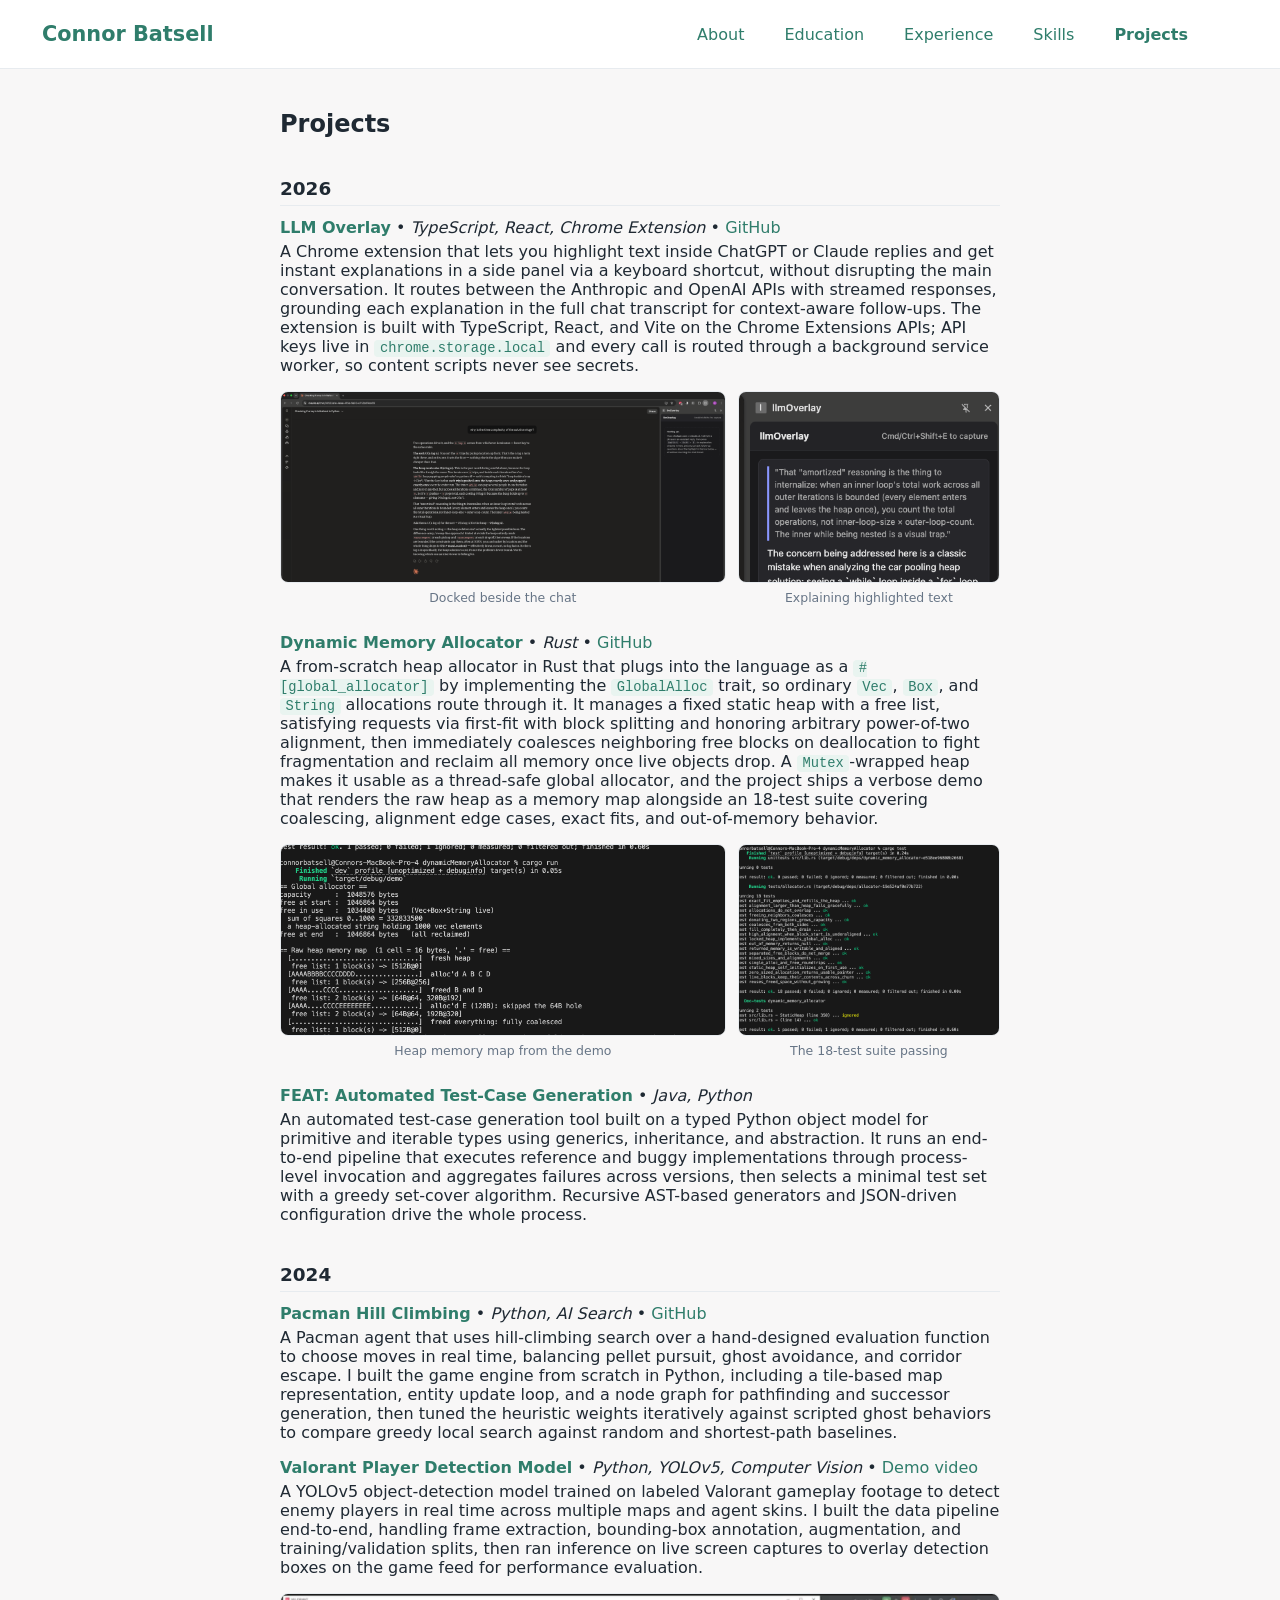
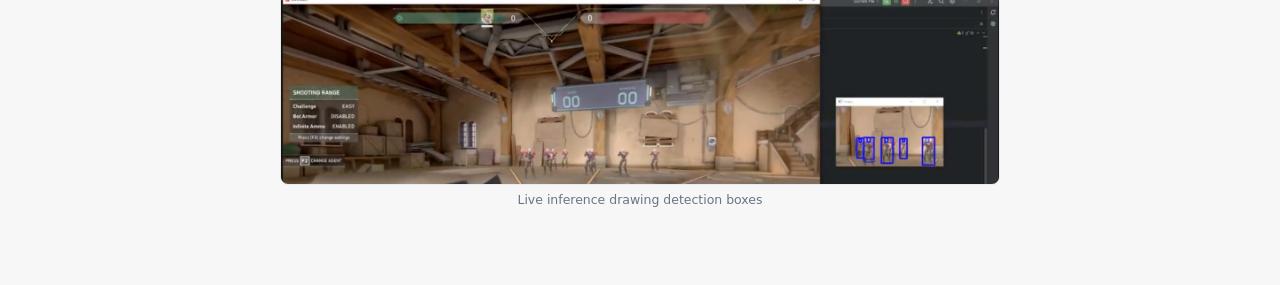
==== projects.html @ b9e4d784 "Redesign site with split layout, restyle projects, remove em dashes" ====
<!DOCTYPE html>
<html lang="en">
<head>
  <meta charset="UTF-8" />
  <meta name="viewport" content="width=device-width, initial-scale=1.0" />
  <title>Connor Batsell | Projects</title>
  <meta name="description" content="Selected projects by Connor Batsell." />
  <link rel="stylesheet" href="style.css" />
</head>
<body>
  <header class="site-header">
    <a href="index.html" class="brand">Connor Batsell</a>
    <nav class="site-nav">
      <a href="index.html#about">About</a>
      <a href="index.html#education">Education</a>
      <a href="index.html#experience">Experience</a>
      <a href="index.html#skills">Skills</a>
      <a href="projects.html" class="active">Projects</a>
    </nav>
  </header>

  <div class="page">
    <section id="projects">
      <h2>Projects</h2>

      <h3 class="proj-year">2026</h3>

      <h4 class="inline"><span class="primary-bold">LLM Overlay</span></h4>
      <span class="inline"> &bull; <i>TypeScript, React, Chrome Extension</i> &bull; <a href="https://github.com/ConnorBatsell/LLMOverlay" target="_blank" rel="noopener">GitHub</a></span>
      <p class="desc">A Chrome extension that lets you highlight text inside ChatGPT or Claude replies and get instant explanations in a side panel via a keyboard shortcut, without disrupting the main conversation. It routes between the Anthropic and OpenAI APIs with streamed responses, grounding each explanation in the full chat transcript for context-aware follow-ups. The extension is built with TypeScript, React, and Vite on the Chrome Extensions APIs; API keys live in <code>chrome.storage.local</code> and every call is routed through a background service worker, so content scripts never see secrets.</p>
      <div class="shots">
        <figure class="shot">
          <a href="images/llmoverlay-full.png" target="_blank" rel="noopener">
            <img src="images/llmoverlay-full.png" alt="LLM Overlay side panel docked next to a Claude conversation" loading="lazy" />
          </a>
          <figcaption>Docked beside the chat</figcaption>
        </figure>
        <figure class="shot">
          <a href="images/llmoverlay-panel.png" target="_blank" rel="noopener">
            <img src="images/llmoverlay-panel.png" alt="LLM Overlay panel showing a streamed explanation of highlighted text" loading="lazy" />
          </a>
          <figcaption>Explaining highlighted text</figcaption>
        </figure>
      </div>

      <h4 class="inline"><span class="primary-bold">Dynamic Memory Allocator</span></h4>
      <span class="inline"> &bull; <i>Rust</i> &bull; <a href="https://github.com/ConnorBatsell/dynamicMemoryAllocator" target="_blank" rel="noopener">GitHub</a></span>
      <p class="desc">A from-scratch heap allocator in Rust that plugs into the language as a <code>#[global_allocator]</code> by implementing the <code>GlobalAlloc</code> trait, so ordinary <code>Vec</code>, <code>Box</code>, and <code>String</code> allocations route through it. It manages a fixed static heap with a free list, satisfying requests via first-fit with block splitting and honoring arbitrary power-of-two alignment, then immediately coalesces neighboring free blocks on deallocation to fight fragmentation and reclaim all memory once live objects drop. A <code>Mutex</code>-wrapped heap makes it usable as a thread-safe global allocator, and the project ships a verbose demo that renders the raw heap as a memory map alongside an 18-test suite covering coalescing, alignment edge cases, exact fits, and out-of-memory behavior.</p>
      <div class="shots">
        <figure class="shot">
          <a href="images/allocator-demo.png" target="_blank" rel="noopener">
            <img src="images/allocator-demo.png" alt="Demo output rendering the raw heap as a memory map showing allocation, freeing, and coalescing" loading="lazy" />
          </a>
          <figcaption>Heap memory map from the demo</figcaption>
        </figure>
        <figure class="shot">
          <a href="images/allocator-tests.png" target="_blank" rel="noopener">
            <img src="images/allocator-tests.png" alt="cargo test output showing all 18 allocator tests passing" loading="lazy" />
          </a>
          <figcaption>The 18-test suite passing</figcaption>
        </figure>
      </div>

      <h4 class="inline"><span class="primary-bold">FEAT: Automated Test-Case Generation</span></h4>
      <span class="inline"> &bull; <i>Java, Python</i></span>
      <p class="desc">An automated test-case generation tool built on a typed Python object model for primitive and iterable types using generics, inheritance, and abstraction. It runs an end-to-end pipeline that executes reference and buggy implementations through process-level invocation and aggregates failures across versions, then selects a minimal test set with a greedy set-cover algorithm. Recursive AST-based generators and JSON-driven configuration drive the whole process.</p>

      <h3 class="proj-year">2024</h3>

      <h4 class="inline"><span class="primary-bold">Pacman Hill Climbing</span></h4>
      <span class="inline"> &bull; <i>Python, AI Search</i> &bull; <a href="https://github.com/ConnorBatsell/PacMan-Hill-Climbing-OLD" target="_blank" rel="noopener">GitHub</a></span>
      <p class="desc">A Pacman agent that uses hill-climbing search over a hand-designed evaluation function to choose moves in real time, balancing pellet pursuit, ghost avoidance, and corridor escape. I built the game engine from scratch in Python, including a tile-based map representation, entity update loop, and a node graph for pathfinding and successor generation, then tuned the heuristic weights iteratively against scripted ghost behaviors to compare greedy local search against random and shortest-path baselines.</p>

      <h4 class="inline"><span class="primary-bold">Valorant Player Detection Model</span></h4>
      <span class="inline"> &bull; <i>Python, YOLOv5, Computer Vision</i> &bull; <a href="https://drive.google.com/file/d/1C8EtwlFQXWTdPFzPmPti6ycVpdYprf8h/view?usp=sharing" target="_blank" rel="noopener">Demo video</a></span>
      <p class="desc">A YOLOv5 object-detection model trained on labeled Valorant gameplay footage to detect enemy players in real time across multiple maps and agent skins. I built the data pipeline end-to-end, handling frame extraction, bounding-box annotation, augmentation, and training/validation splits, then ran inference on live screen captures to overlay detection boxes on the game feed for performance evaluation.</p>
      <div class="shots">
        <figure class="shot">
          <a href="images/valorant-detection.png" target="_blank" rel="noopener">
            <img src="images/valorant-detection.png" alt="Live inference window drawing bounding boxes around enemy players in the Valorant shooting range" loading="lazy" />
          </a>
          <figcaption>Live inference drawing detection boxes</figcaption>
        </figure>
      </div>
    </section>
  </div>
</body>
</html>
---- style.css ----
:root {
  /* Same palette as before — only the coloring differs from Jack's site. */
  --background-color: #f8f7f7;
  --header-bg-color: #ffffff;
  --primary-color: #2f7d6b;
  --primary-soft: #e9f4f0;
  --text: #1f2933;
  --muted: #677586;
  --rule: #e7ebef;
}

* { box-sizing: border-box; }
html, body { margin: 0; padding: 0; }
html { scroll-behavior: smooth; scroll-padding-top: 110px; }

body {
  font-family: system-ui, -apple-system, BlinkMacSystemFont, 'Segoe UI', Roboto, Oxygen, Ubuntu, Cantarell, 'Open Sans', 'Helvetica Neue', sans-serif;
  background-color: var(--background-color);
  color: var(--text);
}

/* --- Fixed header --- */
.site-header {
  background-color: var(--header-bg-color);
  color: var(--primary-color);
  padding: 22px;
  display: flex;
  justify-content: space-between;
  align-items: center;
  position: fixed;
  top: 0;
  width: 100%;
  z-index: 1000;
  border-bottom: 1px solid var(--rule);
}

.brand {
  color: var(--primary-color);
  text-decoration: none;
  font-weight: bold;
  font-size: 1.3em;
  padding: 0 20px;
}

.site-nav {
  display: flex;
  align-items: center;
  margin-right: 50px;
}

.site-nav a {
  color: var(--primary-color);
  text-decoration: none;
  padding: 0 20px;
  transition: all 0.3s ease;
}

.site-nav a:hover { opacity: 0.65; }
.site-nav a.active { font-weight: bold; }

/* --- Split layout --- */
.split {
  display: flex;
  flex-direction: row;
  justify-content: center;
  align-items: center;
  overflow: hidden;
}

.intro {
  flex: 1;
  display: flex;
  flex-direction: column;
  align-items: center;
  justify-content: center;
  position: fixed;
  top: 0;
  left: 0;
  bottom: 0;
  width: 45%;
  overflow: auto;
  padding-left: 55px;
  white-space: nowrap;
}

.content {
  flex: 1;
  overflow-y: auto;
  padding: 0 20px;
  margin-left: 45%;
}

section { padding: 50px; }

/* --- Intro panel --- */
.container {
  display: flex;
  align-items: baseline;
  margin-bottom: 0;
}

.highlighted-name {
  font-size: 1.4em;
  font-weight: bold;
  color: var(--primary-color);
  padding-left: 4px;
  padding-right: 2px;
}

.primary { color: var(--primary-color); }

.socials {
  margin-top: -8px;
  display: flex;
}

.socials a {
  display: inline-flex;
  align-items: center;
  color: #4a5560;
  margin-right: 10px;
  transition: color 0.2s ease, transform 0.2s ease;
}

.socials a:hover {
  color: var(--primary-color);
  transform: translateY(-2px);
}

.socials svg { width: 25px; height: 25px; }

/* --- Right-column content --- */
.content h2 { color: var(--text); }
.content #about h2 { margin-top: 60px; }
.content #education h2,
.content #experience h2,
.content #skills h2 { margin-top: -80px; }

.content p { line-height: 1.6; }

/* Inline job / education headers, matching the reference site. */
.inline { display: inline; }
.primary-bold { color: var(--primary-color); font-weight: bold; }
.bold { font-weight: bold; }
.desc { margin-top: 5px; }

.edu-degree { margin-top: -17px; }
.edu-degree + .edu-degree { margin-top: -12px; }

.skill { margin: 0 0 8px; }

/* --- Projects page (same typography/spacing as the rest of the site) --- */
.page {
  max-width: 820px;
  margin: 0 auto;
  padding: 50px;
}

.page > section { padding: 60px 0 0; }
.page h2 { color: var(--text); margin-top: 0; }

.proj-year {
  font-size: 1.15em;
  font-weight: bold;
  color: var(--text);
  margin: 40px 0 12px;
  padding-bottom: 6px;
  border-bottom: 1px solid var(--rule);
}

.inline a {
  color: var(--primary-color);
  text-decoration: none;
  font-weight: 500;
  border-bottom: 1px solid transparent;
}
.inline a:hover { border-bottom-color: var(--primary-color); }

.shots { display: flex; gap: 12px; margin: 16px 0 28px; }
.shot { margin: 0; min-width: 0; }
.shot:first-child { flex: 1.7; }
.shot:last-child { flex: 1; }

.shot a {
  display: block;
  border-radius: 8px;
  overflow: hidden;
  border: 1px solid var(--rule);
  transition: border-color 0.18s ease, transform 0.18s ease;
}

.shot a:hover {
  border-color: var(--primary-color);
  transform: translateY(-1px);
}

.shot img {
  display: block;
  width: 100%;
  height: 190px;
  object-fit: cover;
  object-position: top;
}

.shot figcaption {
  margin-top: 7px;
  font-size: 0.78rem;
  color: var(--muted);
  text-align: center;
}

code {
  font-family: ui-monospace, SFMono-Regular, Menlo, monospace;
  font-size: 0.86em;
  background: var(--primary-soft);
  color: var(--primary-color);
  padding: 0.1em 0.4em;
  border-radius: 4px;
}

/* --- Responsive: stack the split on small screens --- */
@media (max-width: 900px) {
  .split { flex-direction: column; }
  .intro {
    position: static;
    width: 100%;
    align-items: flex-start;
    padding: 90px 20px 0;
    white-space: normal;
  }
  .content {
    margin-left: 0;
    width: 100%;
  }
  .content #about h2 { margin-top: 0; }
}

@media (max-width: 600px) {
  .site-header { padding: 16px; }
  .site-nav { margin-right: 0; flex-wrap: wrap; }
  .site-nav a { padding: 0 10px; }
  .brand { padding: 0 10px; }
  section { padding: 30px 20px; }
  .entry-head { flex-direction: column; gap: 6px; }
  .meta { white-space: normal; }
  .page { padding: 100px 18px 70px; }
}
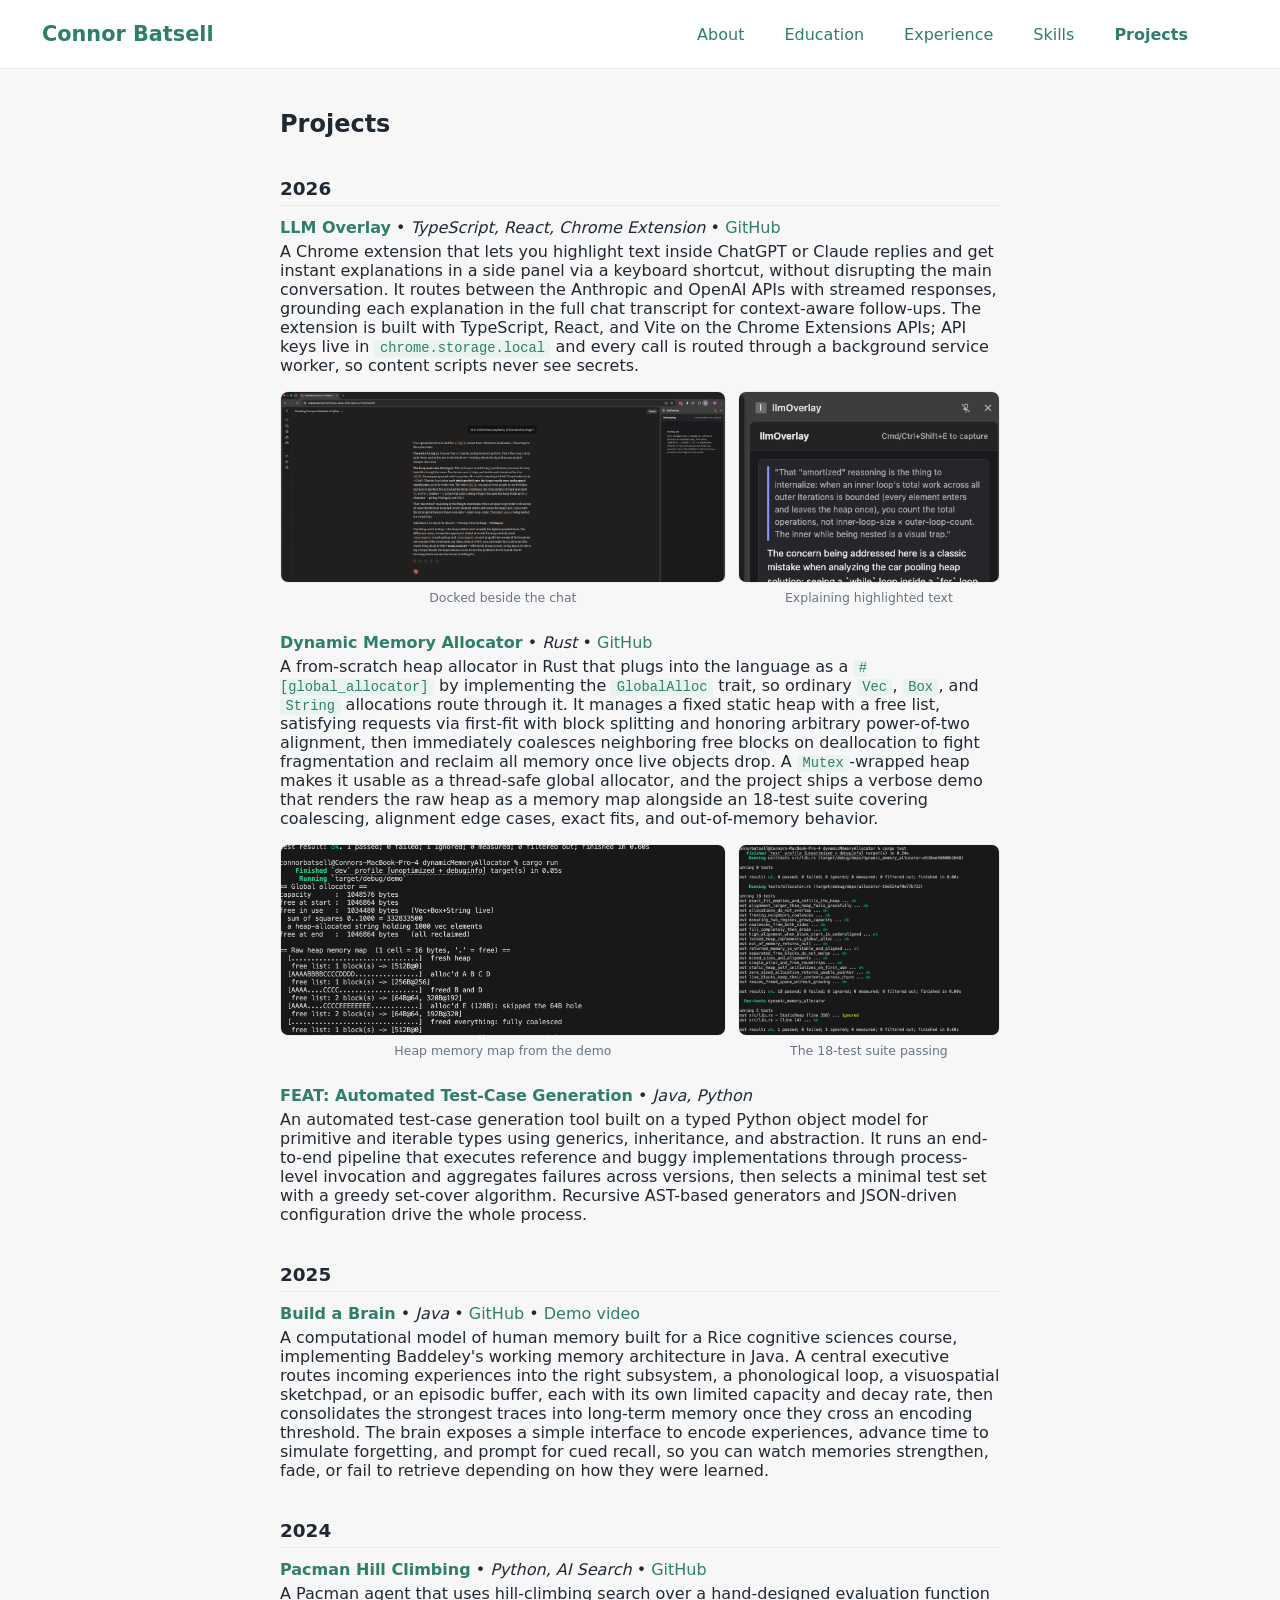
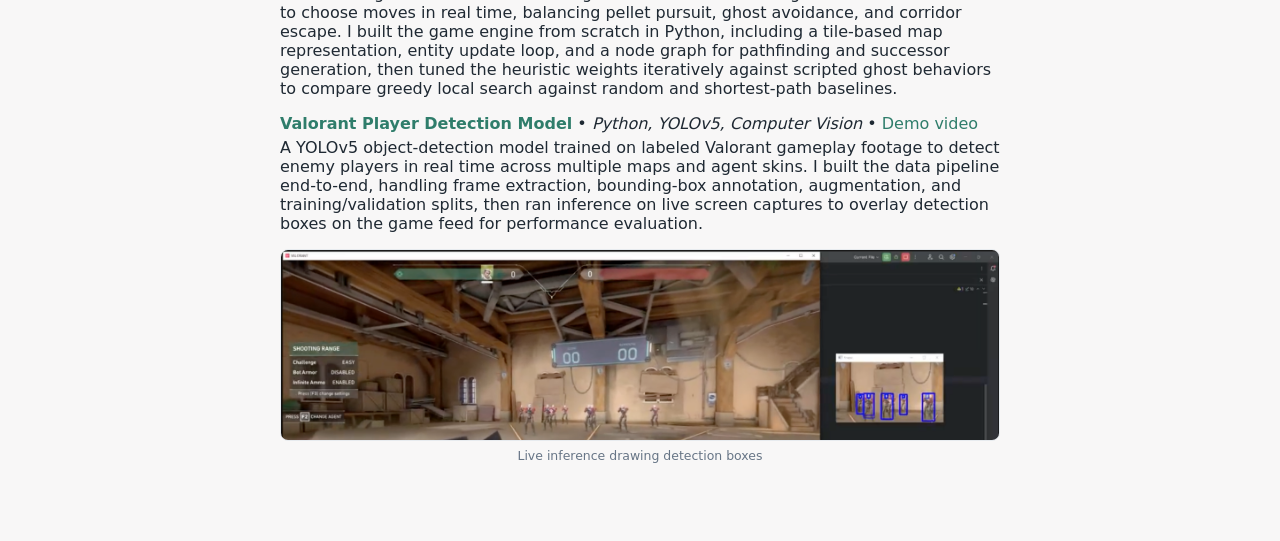
==== commit 1ef83ac5: "Add 2025 Build a Brain project to projects section" ====
--- a/projects.html
+++ b/projects.html
@@ -65,6 +65,12 @@
       <span class="inline"> &bull; <i>Java, Python</i></span>
       <p class="desc">An automated test-case generation tool built on a typed Python object model for primitive and iterable types using generics, inheritance, and abstraction. It runs an end-to-end pipeline that executes reference and buggy implementations through process-level invocation and aggregates failures across versions, then selects a minimal test set with a greedy set-cover algorithm. Recursive AST-based generators and JSON-driven configuration drive the whole process.</p>
 
+      <h3 class="proj-year">2025</h3>
+
+      <h4 class="inline"><span class="primary-bold">Build a Brain</span></h4>
+      <span class="inline"> &bull; <i>Java</i> &bull; <a href="https://github.com/ConnorBatsell/BrainModel" target="_blank" rel="noopener">GitHub</a> &bull; <a href="https://drive.google.com/file/d/18U8dqtW0zZiQwB0zalmuDaVDgDPIwMsu/view" target="_blank" rel="noopener">Demo video</a></span>
+      <p class="desc">A computational model of human memory built for a Rice cognitive sciences course, implementing Baddeley's working memory architecture in Java. A central executive routes incoming experiences into the right subsystem, a phonological loop, a visuospatial sketchpad, or an episodic buffer, each with its own limited capacity and decay rate, then consolidates the strongest traces into long-term memory once they cross an encoding threshold. The brain exposes a simple interface to encode experiences, advance time to simulate forgetting, and prompt for cued recall, so you can watch memories strengthen, fade, or fail to retrieve depending on how they were learned.</p>
+
       <h3 class="proj-year">2024</h3>
 
       <h4 class="inline"><span class="primary-bold">Pacman Hill Climbing</span></h4>
--- a/style.css
+++ b/style.css
@@ -136,7 +136,7 @@
 .content #experience h2,
 .content #skills h2 { margin-top: -80px; }
 
-.content p { line-height: 1.6; }
+.content p { line-height: normal; }
 
 /* Inline job / education headers, matching the reference site. */
 .inline { display: inline; }
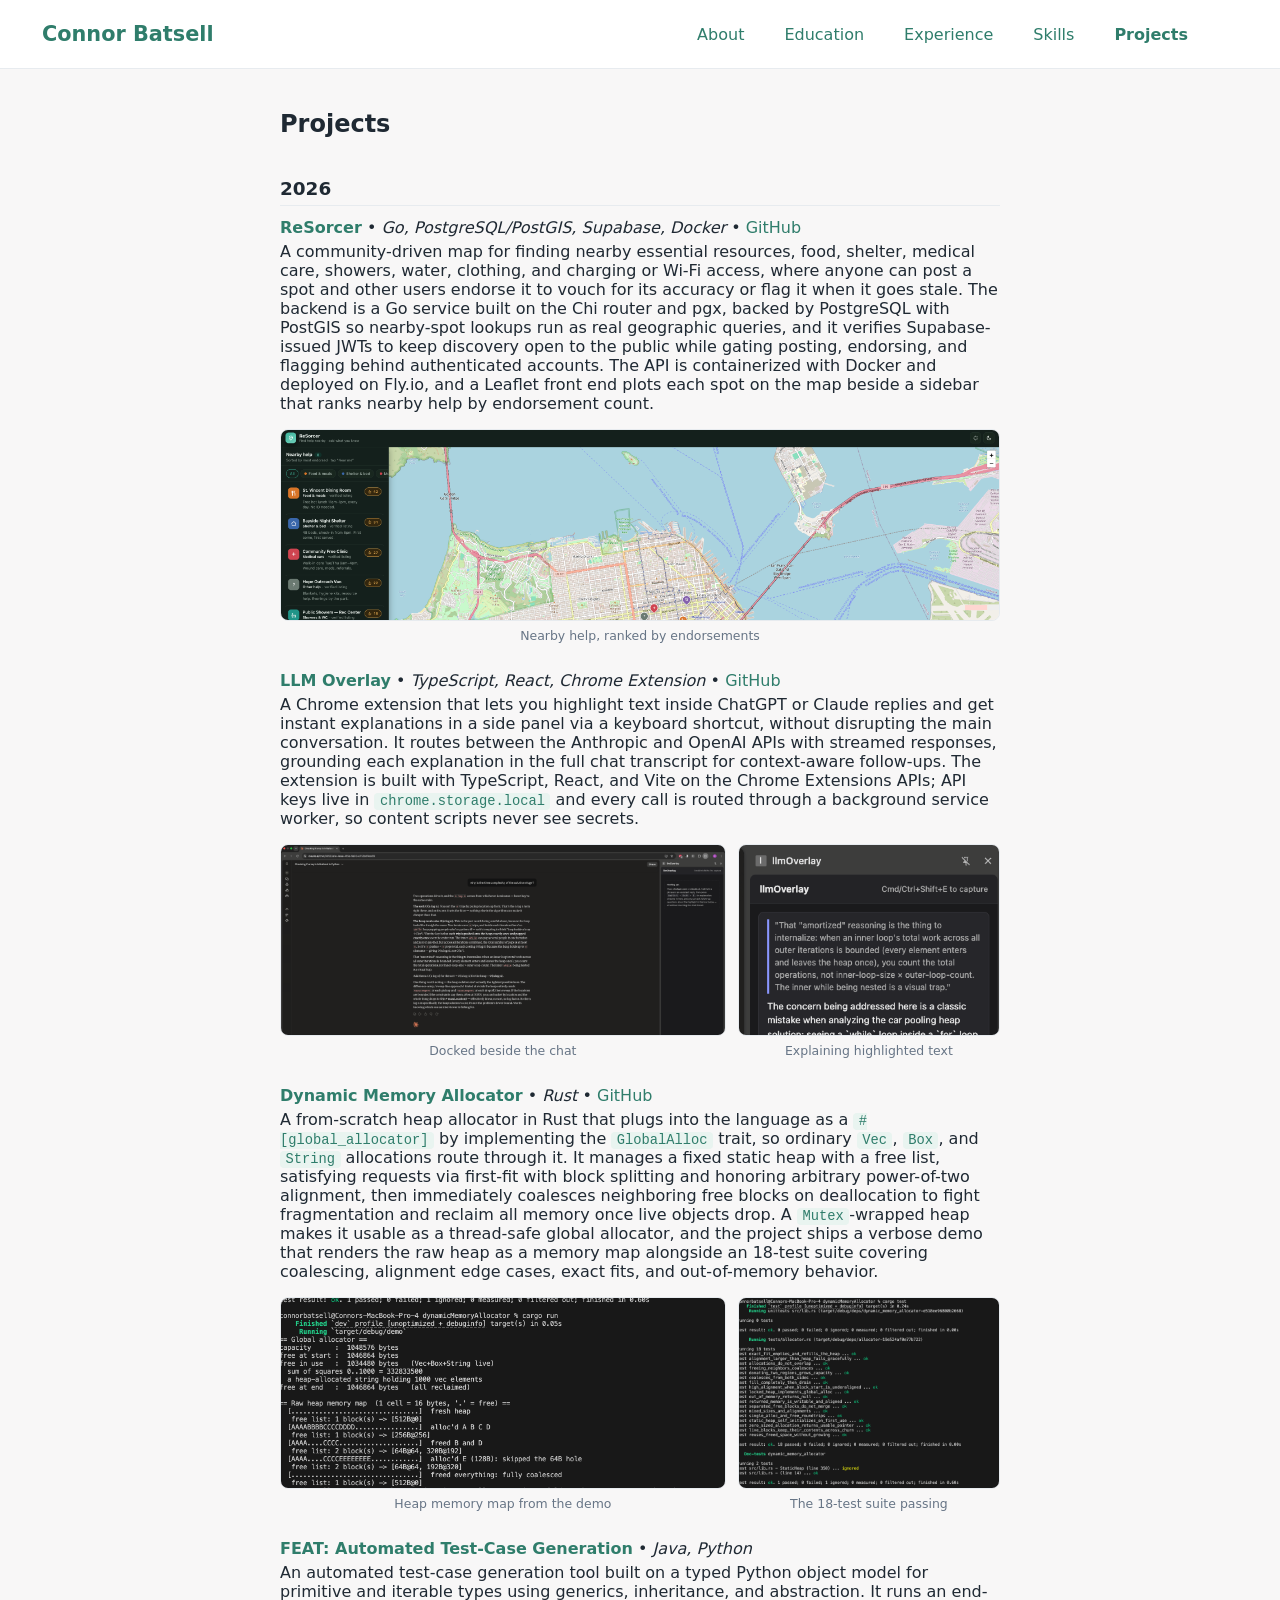
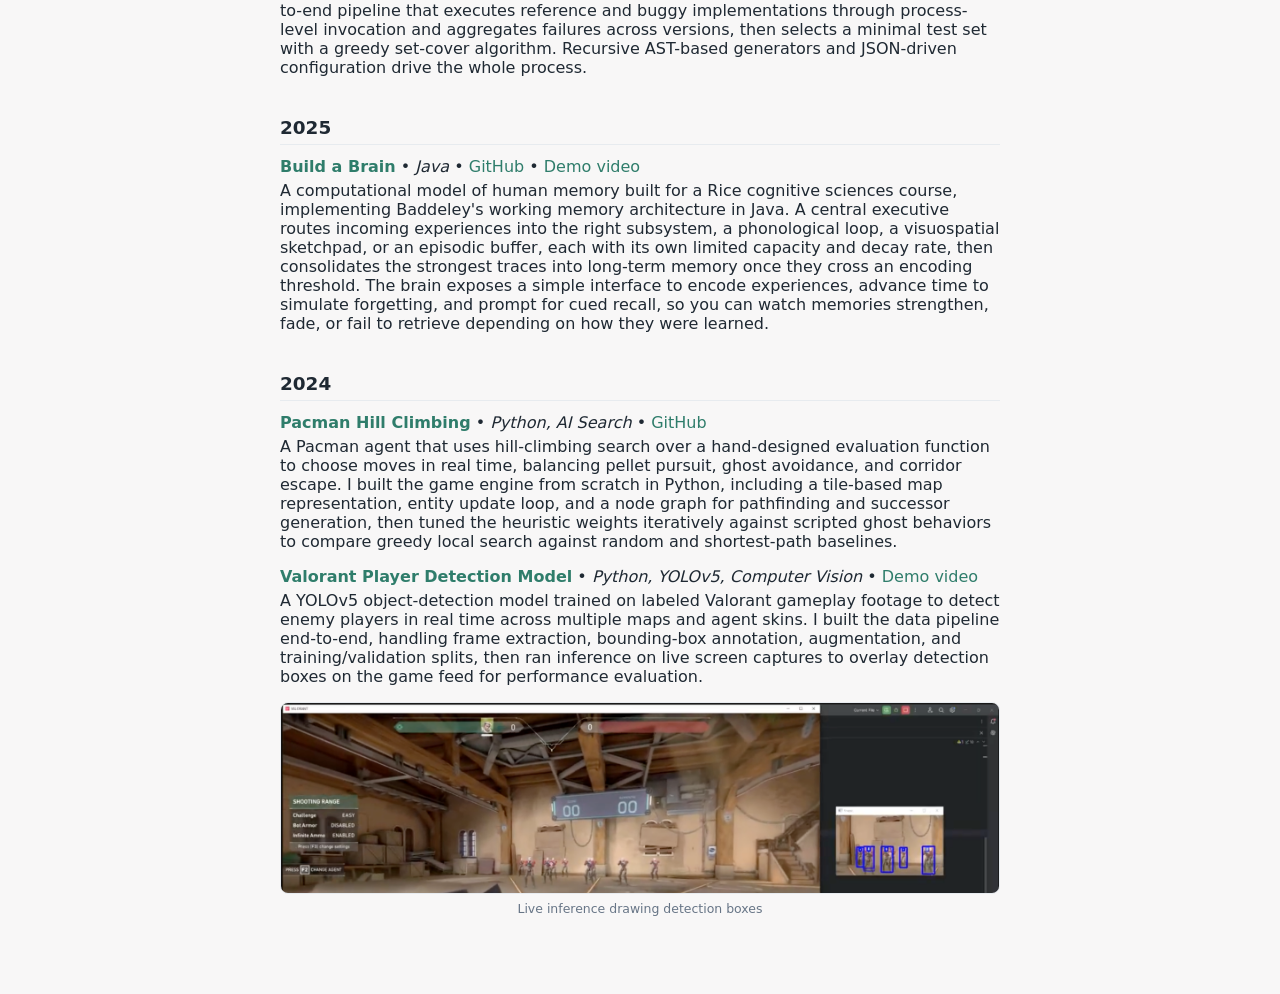
==== commit b0f0b768: "Add ReSorcer project with map screenshot" ====
--- a/projects.html
+++ b/projects.html
@@ -5,7 +5,7 @@
   <meta name="viewport" content="width=device-width, initial-scale=1.0" />
   <title>Connor Batsell | Projects</title>
   <meta name="description" content="Selected projects by Connor Batsell." />
-  <link rel="stylesheet" href="style.css" />
+  <link rel="stylesheet" href="style.css?v=2" />
 </head>
 <body>
   <header class="site-header">
@@ -24,6 +24,18 @@
       <h2>Projects</h2>
 
       <h3 class="proj-year">2026</h3>
+
+      <h4 class="inline"><span class="primary-bold">ReSorcer</span></h4>
+      <span class="inline"> &bull; <i>Go, PostgreSQL/PostGIS, Supabase, Docker</i> &bull; <a href="https://github.com/ConnorBatsell/ReSorcer" target="_blank" rel="noopener">GitHub</a></span>
+      <p class="desc">A community-driven map for finding nearby essential resources, food, shelter, medical care, showers, water, clothing, and charging or Wi-Fi access, where anyone can post a spot and other users endorse it to vouch for its accuracy or flag it when it goes stale. The backend is a Go service built on the Chi router and pgx, backed by PostgreSQL with PostGIS so nearby-spot lookups run as real geographic queries, and it verifies Supabase-issued JWTs to keep discovery open to the public while gating posting, endorsing, and flagging behind authenticated accounts. The API is containerized with Docker and deployed on Fly.io, and a Leaflet front end plots each spot on the map beside a sidebar that ranks nearby help by endorsement count.</p>
+      <div class="shots">
+        <figure class="shot">
+          <a href="images/resorcer-map.png" target="_blank" rel="noopener">
+            <img src="images/resorcer-map.png" alt="ReSorcer map of San Francisco with pinned resources beside a sidebar of nearby help sorted by endorsements" loading="lazy" />
+          </a>
+          <figcaption>Nearby help, ranked by endorsements</figcaption>
+        </figure>
+      </div>
 
       <h4 class="inline"><span class="primary-bold">LLM Overlay</span></h4>
       <span class="inline"> &bull; <i>TypeScript, React, Chrome Extension</i> &bull; <a href="https://github.com/ConnorBatsell/LLMOverlay" target="_blank" rel="noopener">GitHub</a></span>
--- a/style.css
+++ b/style.css
@@ -109,6 +109,15 @@
 
 .primary { color: var(--primary-color); }
 
+.typing-cursor {
+  color: var(--primary-color);
+  animation: blink 1s step-end infinite;
+}
+
+@keyframes blink {
+  50% { opacity: 0; }
+}
+
 .socials {
   margin-top: -8px;
   display: flex;
@@ -134,7 +143,8 @@
 .content #about h2 { margin-top: 60px; }
 .content #education h2,
 .content #experience h2,
-.content #skills h2 { margin-top: -80px; }
+.content #skills h2,
+.content #featured h2 { margin-top: -80px; }
 
 .content p { line-height: normal; }
 
@@ -144,10 +154,31 @@
 .bold { font-weight: bold; }
 .desc { margin-top: 5px; }
 
+.exp-logo {
+  width: 26px;
+  height: 26px;
+  object-fit: cover;
+  border-radius: 5px;
+  border: 1px solid var(--rule);
+  vertical-align: middle;
+  margin-right: 9px;
+  background: #fff;
+}
+
 .edu-degree { margin-top: -17px; }
 .edu-degree + .edu-degree { margin-top: -12px; }
 
 .skill { margin: 0 0 8px; }
+
+/* --- Featured projects (main page) --- */
+.featured-all {
+  color: var(--primary-color);
+  font-weight: 500;
+  text-decoration: none;
+  border-bottom: 1px solid transparent;
+  transition: border-color 0.18s ease;
+}
+.featured-all:hover { border-bottom-color: var(--primary-color); }
 
 /* --- Projects page (same typography/spacing as the rest of the site) --- */
 .page {
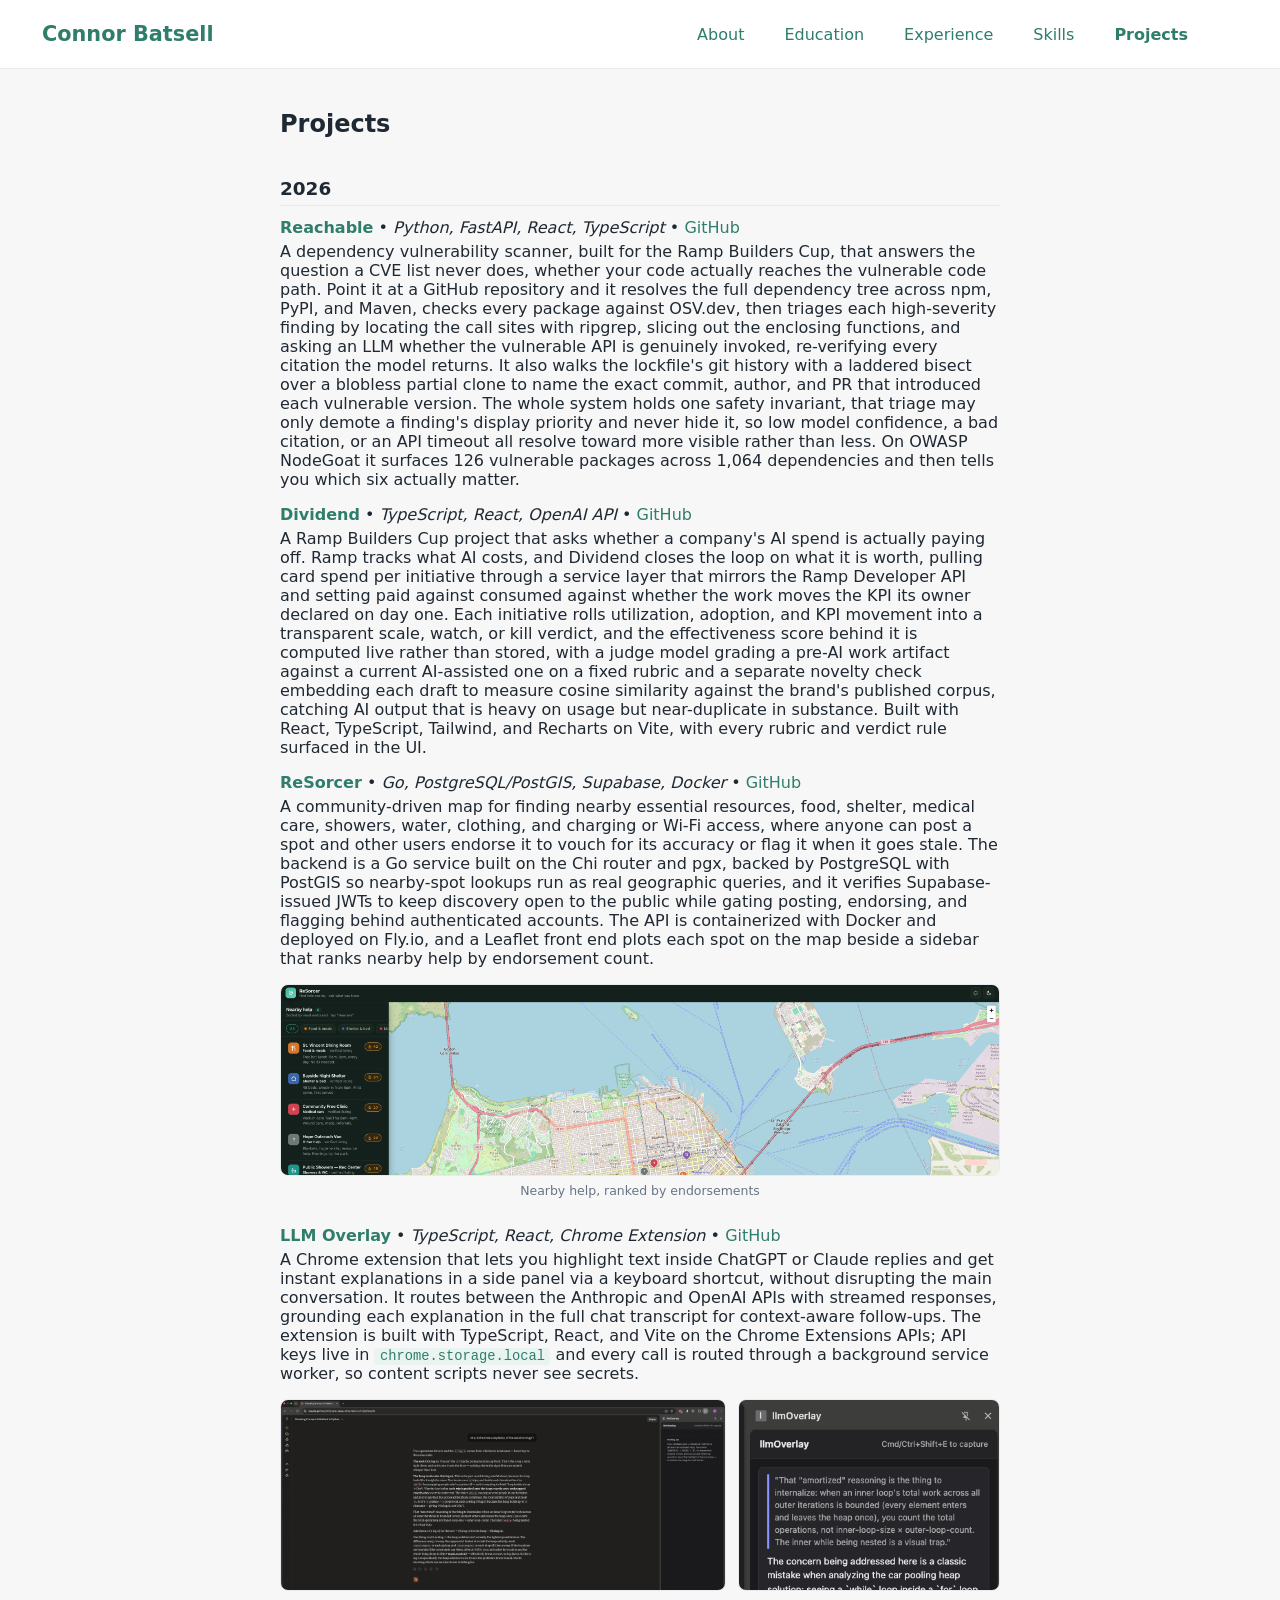
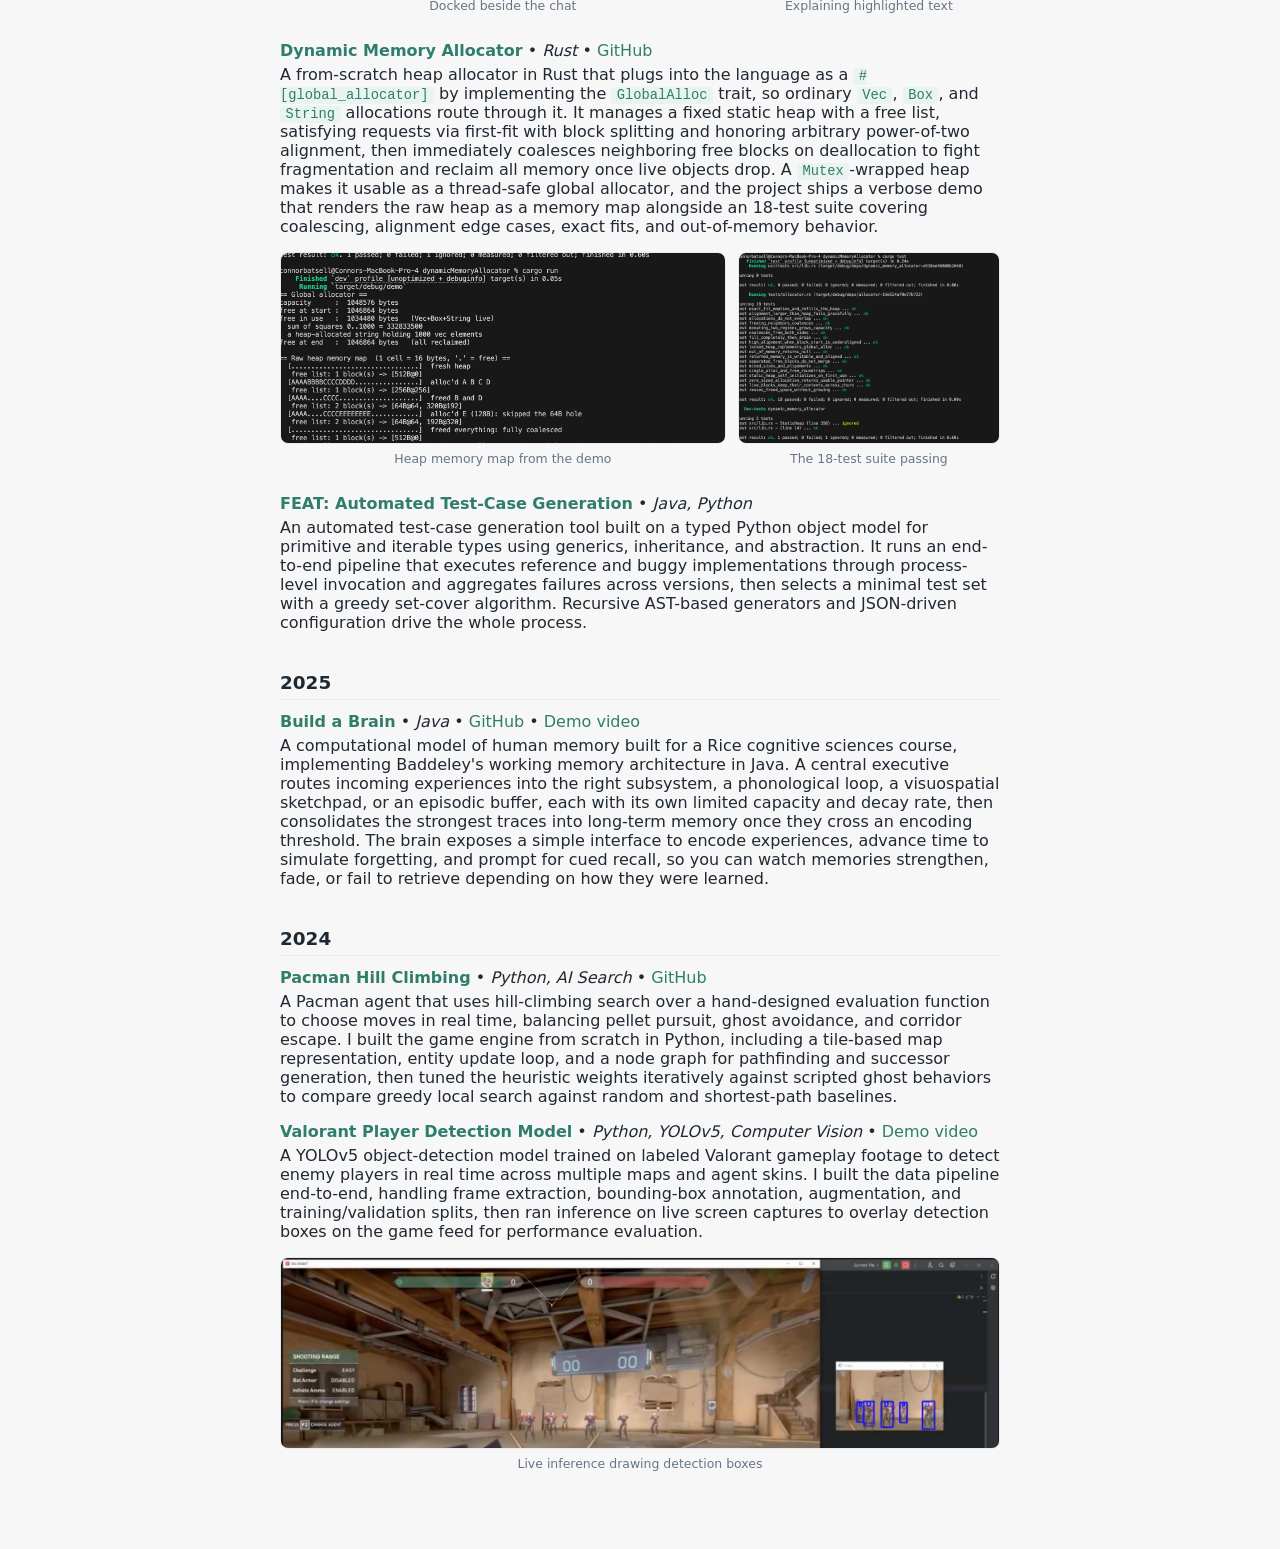
==== commit 1fe19777: "Add Reachable and Dividend projects" ====
--- a/projects.html
+++ b/projects.html
@@ -24,6 +24,14 @@
       <h2>Projects</h2>
 
       <h3 class="proj-year">2026</h3>
+
+      <h4 class="inline"><span class="primary-bold">Reachable</span></h4>
+      <span class="inline"> &bull; <i>Python, FastAPI, React, TypeScript</i> &bull; <a href="https://github.com/ConnorBatsell/reachable" target="_blank" rel="noopener">GitHub</a></span>
+      <p class="desc">A dependency vulnerability scanner, built for the Ramp Builders Cup, that answers the question a CVE list never does, whether your code actually reaches the vulnerable code path. Point it at a GitHub repository and it resolves the full dependency tree across npm, PyPI, and Maven, checks every package against OSV.dev, then triages each high-severity finding by locating the call sites with ripgrep, slicing out the enclosing functions, and asking an LLM whether the vulnerable API is genuinely invoked, re-verifying every citation the model returns. It also walks the lockfile's git history with a laddered bisect over a blobless partial clone to name the exact commit, author, and PR that introduced each vulnerable version. The whole system holds one safety invariant, that triage may only demote a finding's display priority and never hide it, so low model confidence, a bad citation, or an API timeout all resolve toward more visible rather than less. On OWASP NodeGoat it surfaces 126 vulnerable packages across 1,064 dependencies and then tells you which six actually matter.</p>
+
+      <h4 class="inline"><span class="primary-bold">Dividend</span></h4>
+      <span class="inline"> &bull; <i>TypeScript, React, OpenAI API</i> &bull; <a href="https://github.com/DanielGabai/dividend" target="_blank" rel="noopener">GitHub</a></span>
+      <p class="desc">A Ramp Builders Cup project that asks whether a company's AI spend is actually paying off. Ramp tracks what AI costs, and Dividend closes the loop on what it is worth, pulling card spend per initiative through a service layer that mirrors the Ramp Developer API and setting paid against consumed against whether the work moves the KPI its owner declared on day one. Each initiative rolls utilization, adoption, and KPI movement into a transparent scale, watch, or kill verdict, and the effectiveness score behind it is computed live rather than stored, with a judge model grading a pre-AI work artifact against a current AI-assisted one on a fixed rubric and a separate novelty check embedding each draft to measure cosine similarity against the brand's published corpus, catching AI output that is heavy on usage but near-duplicate in substance. Built with React, TypeScript, Tailwind, and Recharts on Vite, with every rubric and verdict rule surfaced in the UI.</p>
 
       <h4 class="inline"><span class="primary-bold">ReSorcer</span></h4>
       <span class="inline"> &bull; <i>Go, PostgreSQL/PostGIS, Supabase, Docker</i> &bull; <a href="https://github.com/ConnorBatsell/ReSorcer" target="_blank" rel="noopener">GitHub</a></span>
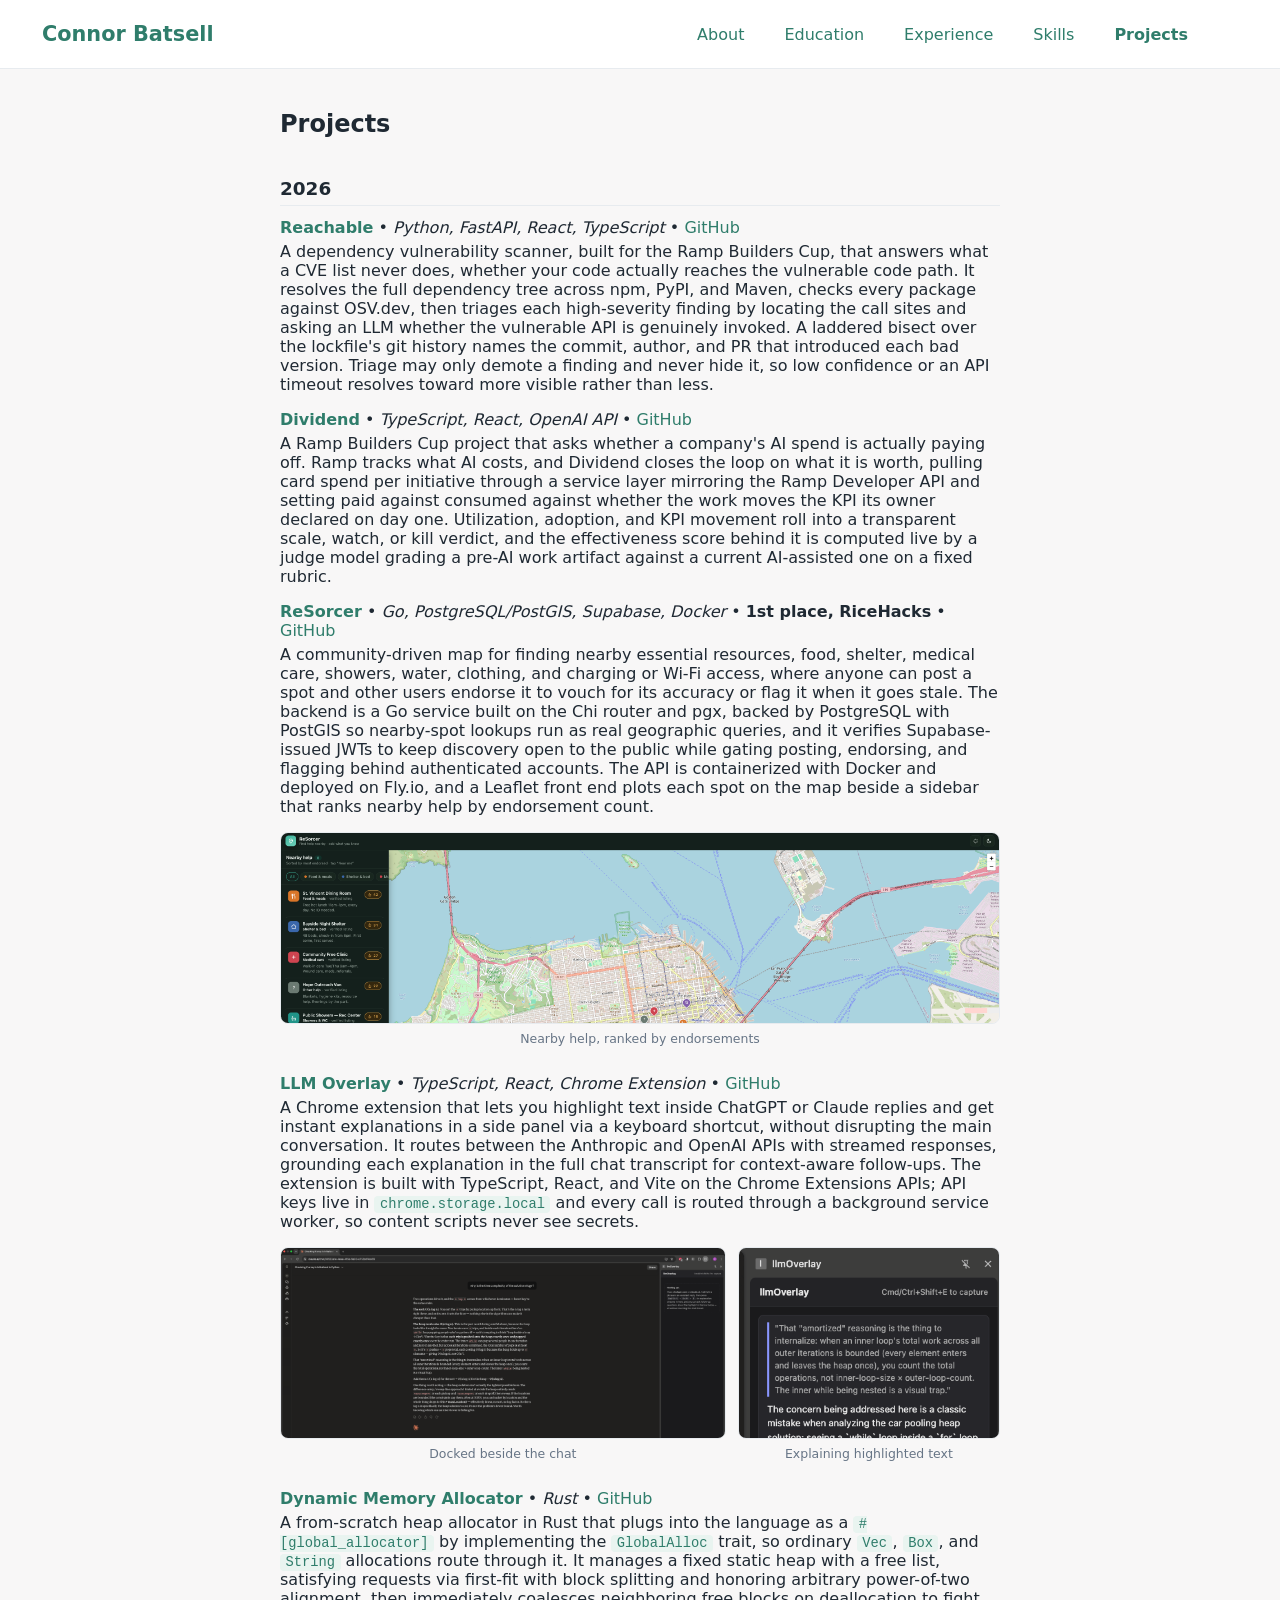
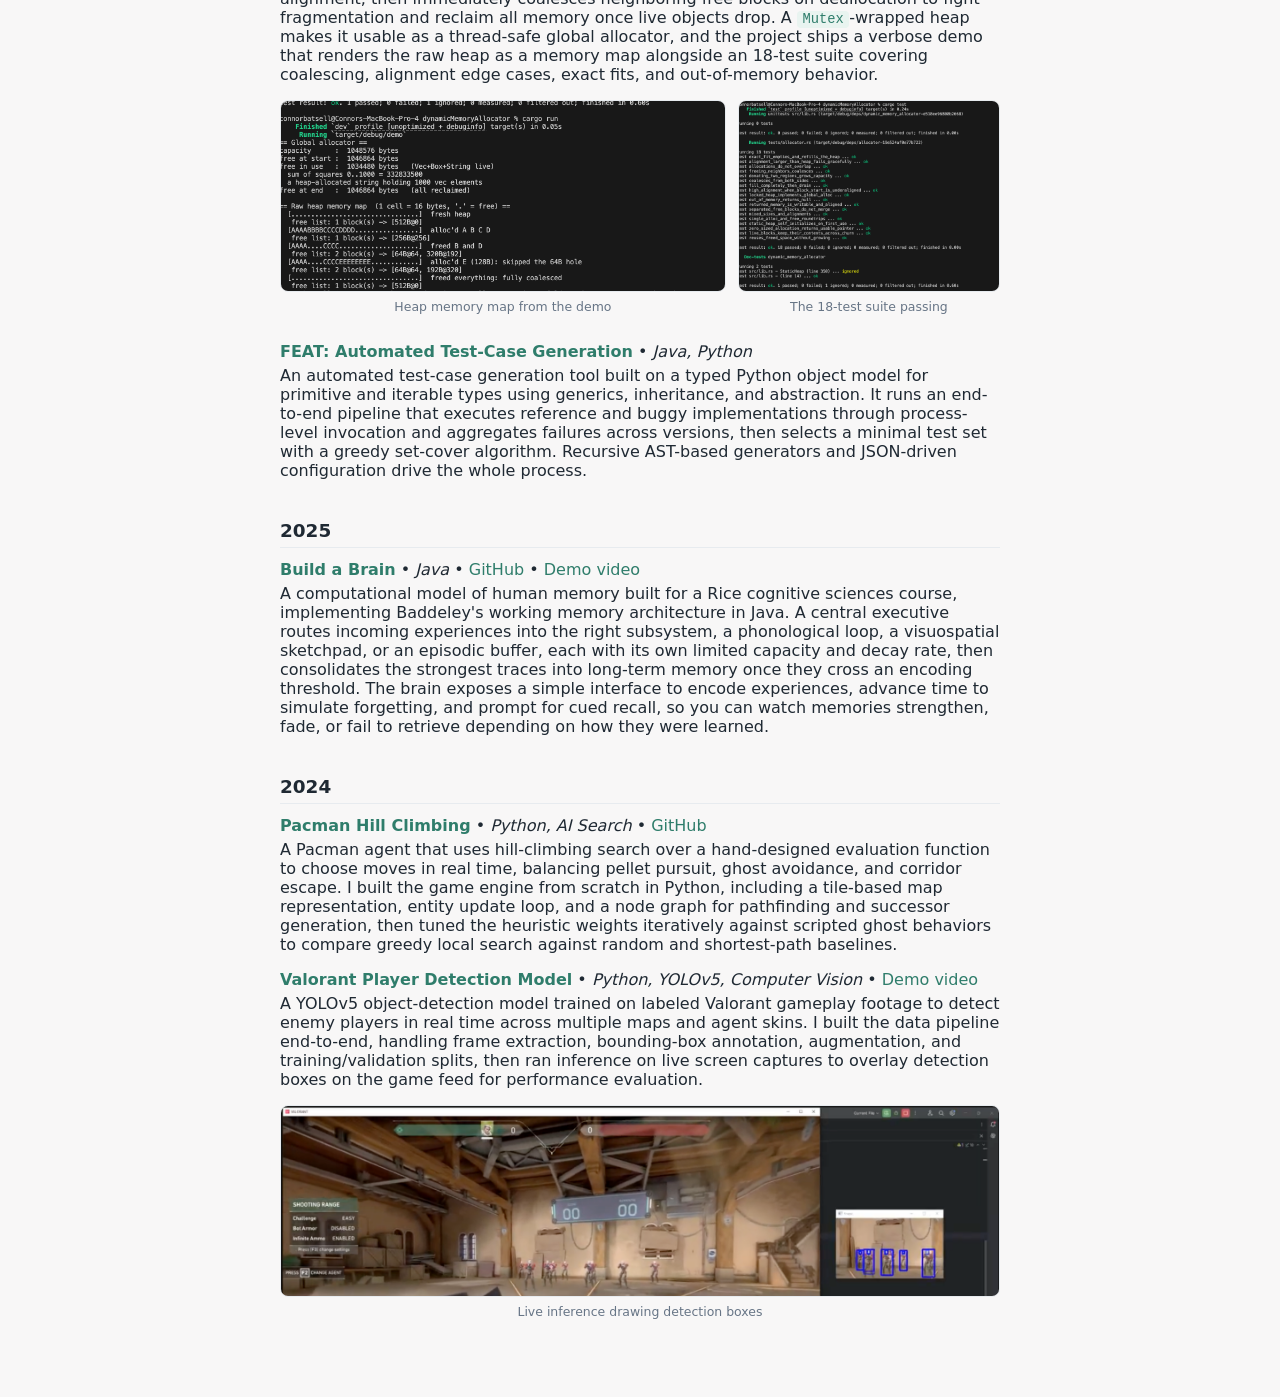
==== commit 82e91c80: "Tighten project descriptions; feature ReSorcer with RiceHacks win" ====
--- a/projects.html
+++ b/projects.html
@@ -27,14 +27,14 @@
 
       <h4 class="inline"><span class="primary-bold">Reachable</span></h4>
       <span class="inline"> &bull; <i>Python, FastAPI, React, TypeScript</i> &bull; <a href="https://github.com/ConnorBatsell/reachable" target="_blank" rel="noopener">GitHub</a></span>
-      <p class="desc">A dependency vulnerability scanner, built for the Ramp Builders Cup, that answers the question a CVE list never does, whether your code actually reaches the vulnerable code path. Point it at a GitHub repository and it resolves the full dependency tree across npm, PyPI, and Maven, checks every package against OSV.dev, then triages each high-severity finding by locating the call sites with ripgrep, slicing out the enclosing functions, and asking an LLM whether the vulnerable API is genuinely invoked, re-verifying every citation the model returns. It also walks the lockfile's git history with a laddered bisect over a blobless partial clone to name the exact commit, author, and PR that introduced each vulnerable version. The whole system holds one safety invariant, that triage may only demote a finding's display priority and never hide it, so low model confidence, a bad citation, or an API timeout all resolve toward more visible rather than less. On OWASP NodeGoat it surfaces 126 vulnerable packages across 1,064 dependencies and then tells you which six actually matter.</p>
+      <p class="desc">A dependency vulnerability scanner, built for the Ramp Builders Cup, that answers what a CVE list never does, whether your code actually reaches the vulnerable code path. It resolves the full dependency tree across npm, PyPI, and Maven, checks every package against OSV.dev, then triages each high-severity finding by locating the call sites and asking an LLM whether the vulnerable API is genuinely invoked. A laddered bisect over the lockfile's git history names the commit, author, and PR that introduced each bad version. Triage may only demote a finding and never hide it, so low confidence or an API timeout resolves toward more visible rather than less.</p>
 
       <h4 class="inline"><span class="primary-bold">Dividend</span></h4>
       <span class="inline"> &bull; <i>TypeScript, React, OpenAI API</i> &bull; <a href="https://github.com/DanielGabai/dividend" target="_blank" rel="noopener">GitHub</a></span>
-      <p class="desc">A Ramp Builders Cup project that asks whether a company's AI spend is actually paying off. Ramp tracks what AI costs, and Dividend closes the loop on what it is worth, pulling card spend per initiative through a service layer that mirrors the Ramp Developer API and setting paid against consumed against whether the work moves the KPI its owner declared on day one. Each initiative rolls utilization, adoption, and KPI movement into a transparent scale, watch, or kill verdict, and the effectiveness score behind it is computed live rather than stored, with a judge model grading a pre-AI work artifact against a current AI-assisted one on a fixed rubric and a separate novelty check embedding each draft to measure cosine similarity against the brand's published corpus, catching AI output that is heavy on usage but near-duplicate in substance. Built with React, TypeScript, Tailwind, and Recharts on Vite, with every rubric and verdict rule surfaced in the UI.</p>
+      <p class="desc">A Ramp Builders Cup project that asks whether a company's AI spend is actually paying off. Ramp tracks what AI costs, and Dividend closes the loop on what it is worth, pulling card spend per initiative through a service layer mirroring the Ramp Developer API and setting paid against consumed against whether the work moves the KPI its owner declared on day one. Utilization, adoption, and KPI movement roll into a transparent scale, watch, or kill verdict, and the effectiveness score behind it is computed live by a judge model grading a pre-AI work artifact against a current AI-assisted one on a fixed rubric.</p>
 
       <h4 class="inline"><span class="primary-bold">ReSorcer</span></h4>
-      <span class="inline"> &bull; <i>Go, PostgreSQL/PostGIS, Supabase, Docker</i> &bull; <a href="https://github.com/ConnorBatsell/ReSorcer" target="_blank" rel="noopener">GitHub</a></span>
+      <span class="inline"> &bull; <i>Go, PostgreSQL/PostGIS, Supabase, Docker</i> &bull; <span class="bold">1st place, RiceHacks</span> &bull; <a href="https://github.com/ConnorBatsell/ReSorcer" target="_blank" rel="noopener">GitHub</a></span>
       <p class="desc">A community-driven map for finding nearby essential resources, food, shelter, medical care, showers, water, clothing, and charging or Wi-Fi access, where anyone can post a spot and other users endorse it to vouch for its accuracy or flag it when it goes stale. The backend is a Go service built on the Chi router and pgx, backed by PostgreSQL with PostGIS so nearby-spot lookups run as real geographic queries, and it verifies Supabase-issued JWTs to keep discovery open to the public while gating posting, endorsing, and flagging behind authenticated accounts. The API is containerized with Docker and deployed on Fly.io, and a Leaflet front end plots each spot on the map beside a sidebar that ranks nearby help by endorsement count.</p>
       <div class="shots">
         <figure class="shot">
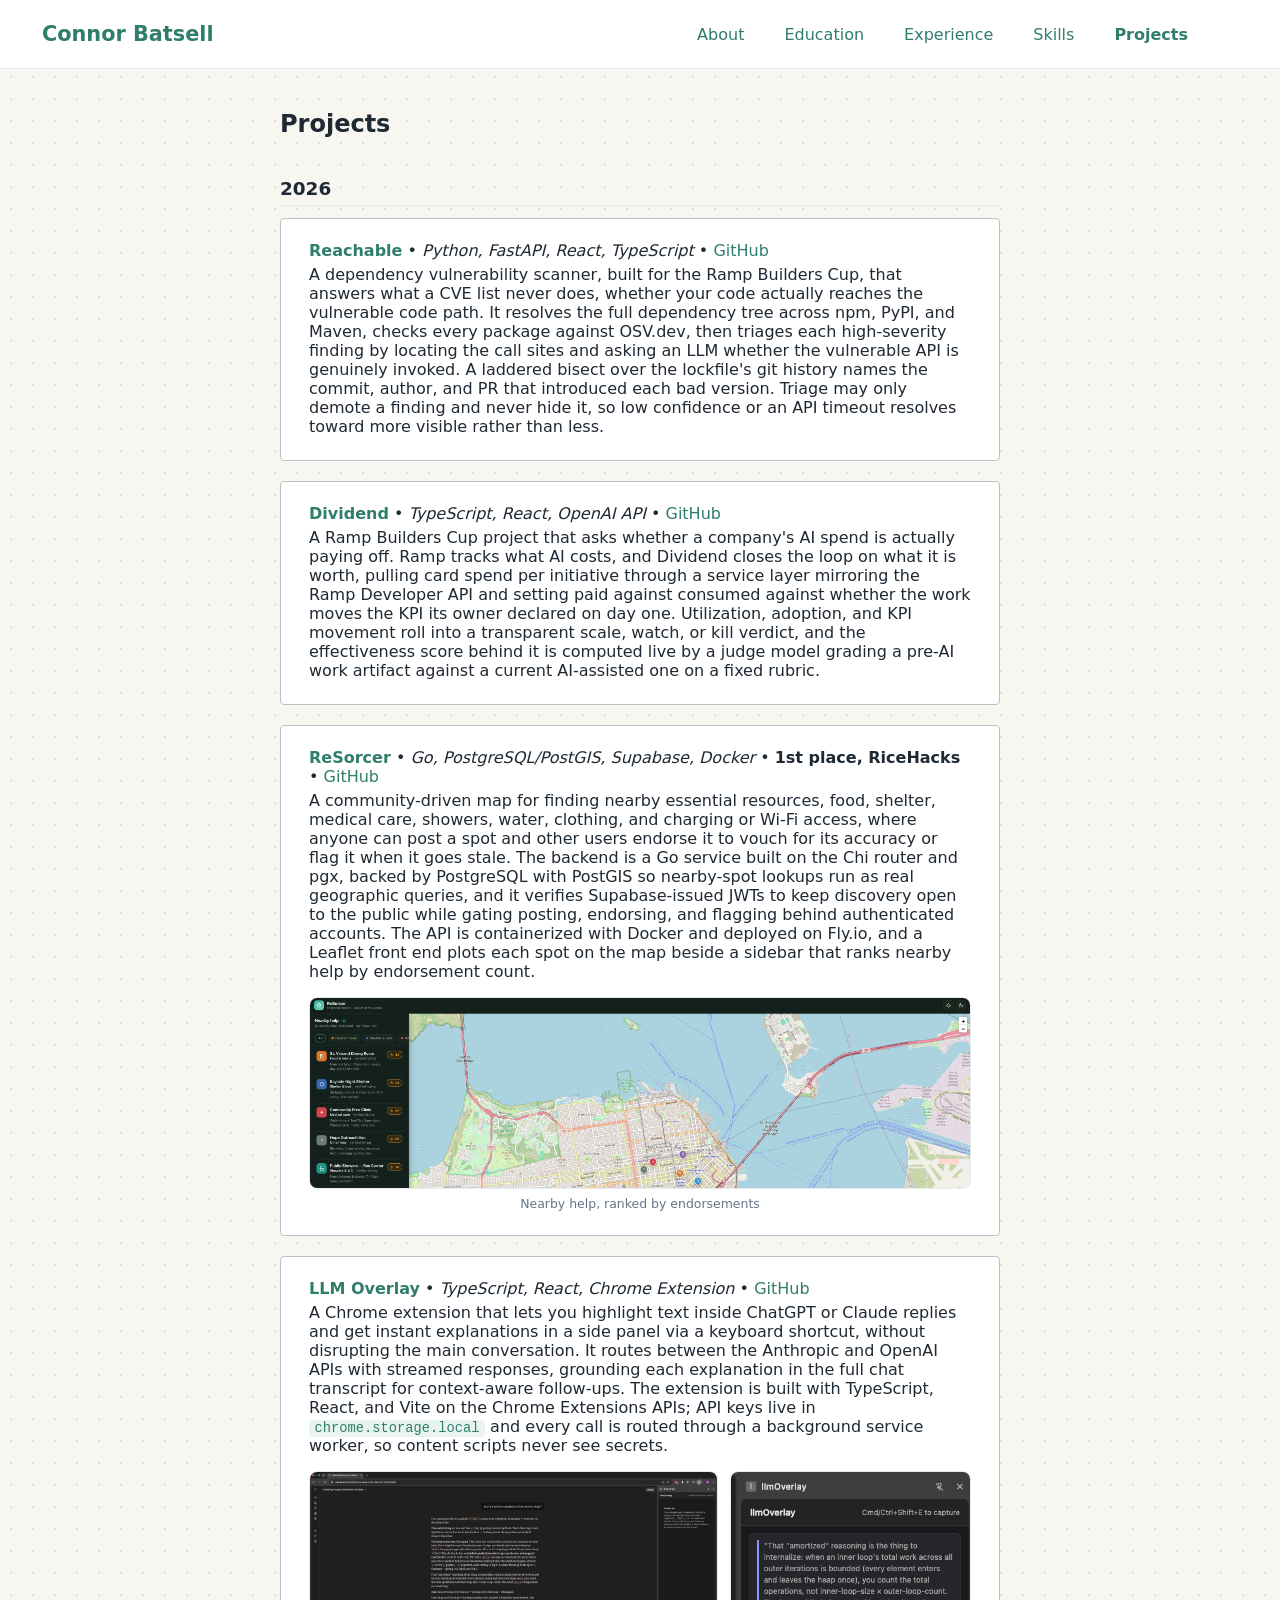
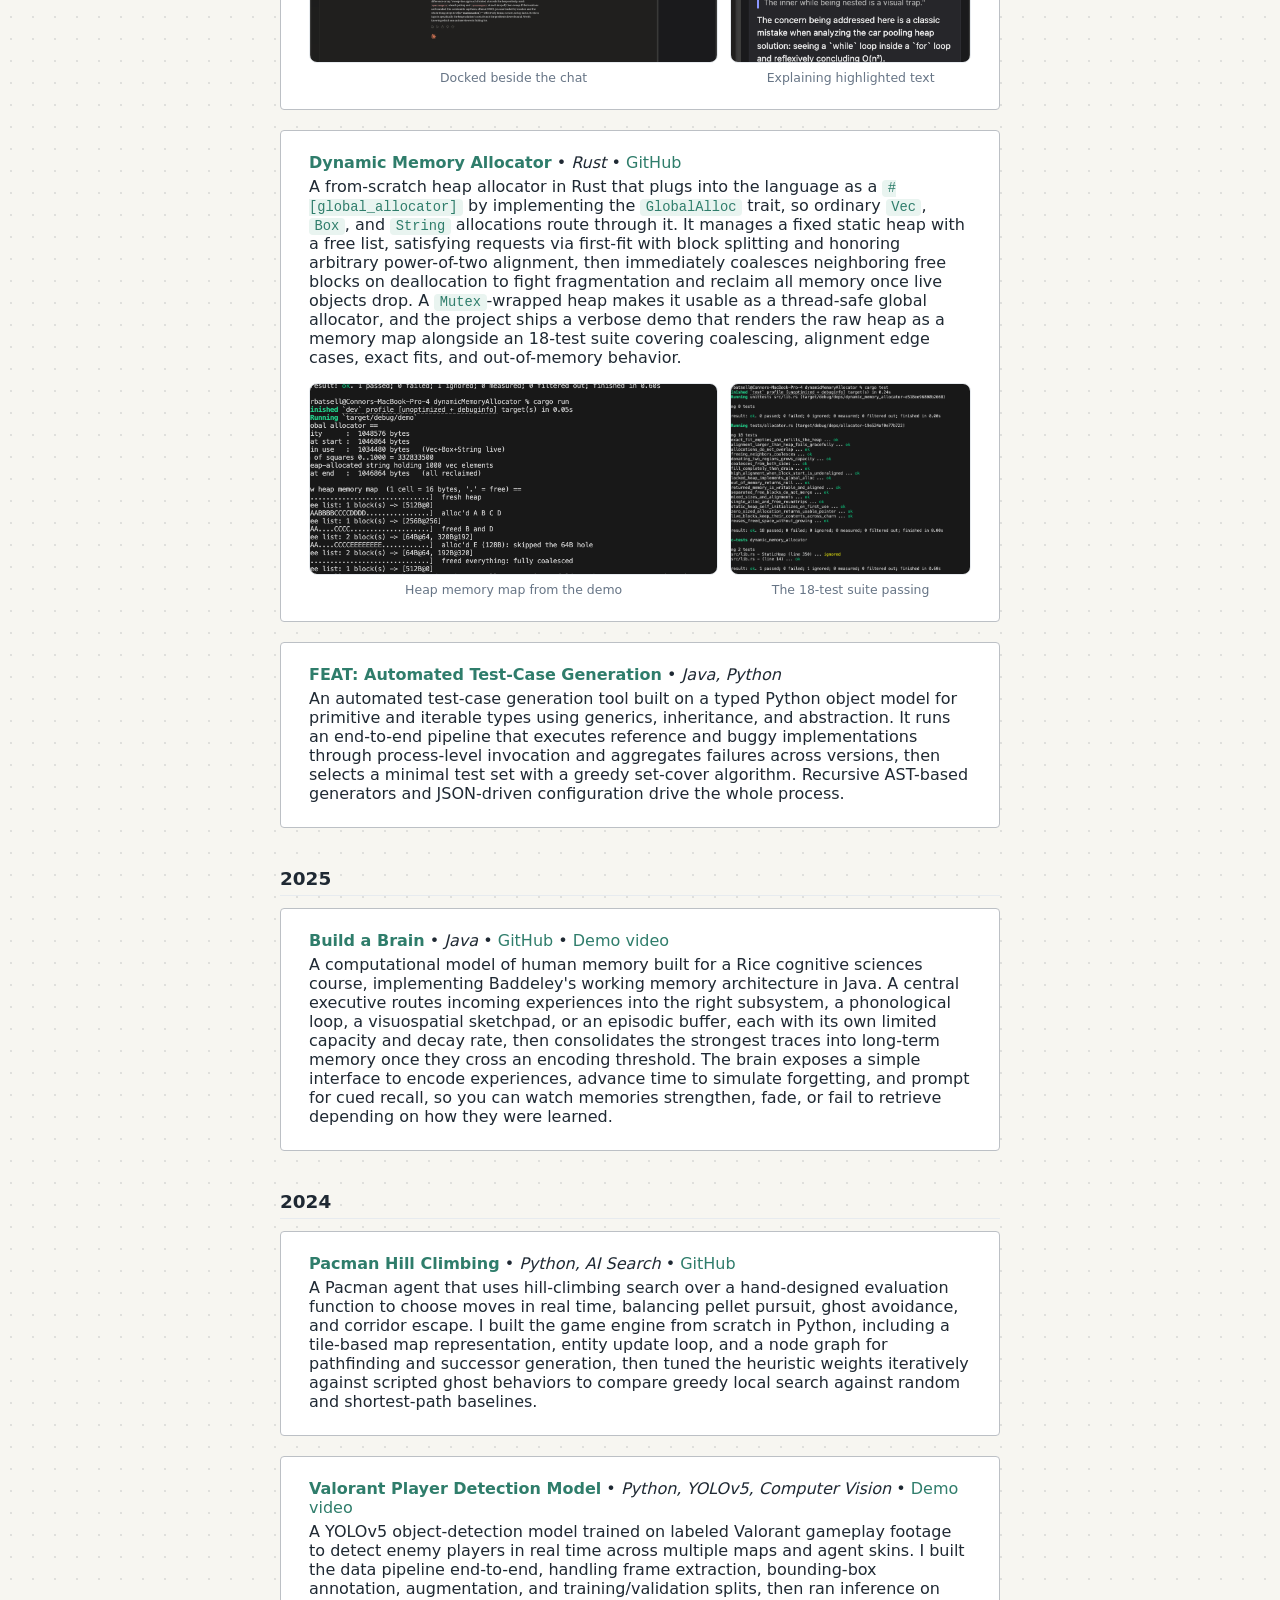
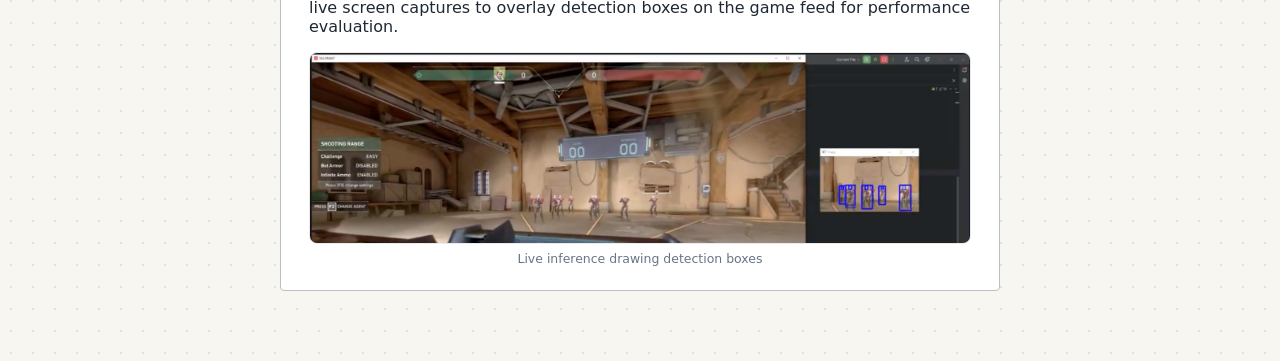
==== commit da5f0ce2: "Add dotted paper background and framed section boxes" ====
--- a/projects.html
+++ b/projects.html
@@ -5,7 +5,7 @@
   <meta name="viewport" content="width=device-width, initial-scale=1.0" />
   <title>Connor Batsell | Projects</title>
   <meta name="description" content="Selected projects by Connor Batsell." />
-  <link rel="stylesheet" href="style.css?v=2" />
+  <link rel="stylesheet" href="style.css?v=3" />
 </head>
 <body>
   <header class="site-header">
@@ -25,89 +25,107 @@
 
       <h3 class="proj-year">2026</h3>
 
-      <h4 class="inline"><span class="primary-bold">Reachable</span></h4>
-      <span class="inline"> &bull; <i>Python, FastAPI, React, TypeScript</i> &bull; <a href="https://github.com/ConnorBatsell/reachable" target="_blank" rel="noopener">GitHub</a></span>
-      <p class="desc">A dependency vulnerability scanner, built for the Ramp Builders Cup, that answers what a CVE list never does, whether your code actually reaches the vulnerable code path. It resolves the full dependency tree across npm, PyPI, and Maven, checks every package against OSV.dev, then triages each high-severity finding by locating the call sites and asking an LLM whether the vulnerable API is genuinely invoked. A laddered bisect over the lockfile's git history names the commit, author, and PR that introduced each bad version. Triage may only demote a finding and never hide it, so low confidence or an API timeout resolves toward more visible rather than less.</p>
+      <article class="proj">
+        <h4 class="inline"><span class="primary-bold">Reachable</span></h4>
+        <span class="inline"> &bull; <i>Python, FastAPI, React, TypeScript</i> &bull; <a href="https://github.com/ConnorBatsell/reachable" target="_blank" rel="noopener">GitHub</a></span>
+        <p class="desc">A dependency vulnerability scanner, built for the Ramp Builders Cup, that answers what a CVE list never does, whether your code actually reaches the vulnerable code path. It resolves the full dependency tree across npm, PyPI, and Maven, checks every package against OSV.dev, then triages each high-severity finding by locating the call sites and asking an LLM whether the vulnerable API is genuinely invoked. A laddered bisect over the lockfile's git history names the commit, author, and PR that introduced each bad version. Triage may only demote a finding and never hide it, so low confidence or an API timeout resolves toward more visible rather than less.</p>
+      </article>
 
-      <h4 class="inline"><span class="primary-bold">Dividend</span></h4>
-      <span class="inline"> &bull; <i>TypeScript, React, OpenAI API</i> &bull; <a href="https://github.com/DanielGabai/dividend" target="_blank" rel="noopener">GitHub</a></span>
-      <p class="desc">A Ramp Builders Cup project that asks whether a company's AI spend is actually paying off. Ramp tracks what AI costs, and Dividend closes the loop on what it is worth, pulling card spend per initiative through a service layer mirroring the Ramp Developer API and setting paid against consumed against whether the work moves the KPI its owner declared on day one. Utilization, adoption, and KPI movement roll into a transparent scale, watch, or kill verdict, and the effectiveness score behind it is computed live by a judge model grading a pre-AI work artifact against a current AI-assisted one on a fixed rubric.</p>
+      <article class="proj">
+        <h4 class="inline"><span class="primary-bold">Dividend</span></h4>
+        <span class="inline"> &bull; <i>TypeScript, React, OpenAI API</i> &bull; <a href="https://github.com/DanielGabai/dividend" target="_blank" rel="noopener">GitHub</a></span>
+        <p class="desc">A Ramp Builders Cup project that asks whether a company's AI spend is actually paying off. Ramp tracks what AI costs, and Dividend closes the loop on what it is worth, pulling card spend per initiative through a service layer mirroring the Ramp Developer API and setting paid against consumed against whether the work moves the KPI its owner declared on day one. Utilization, adoption, and KPI movement roll into a transparent scale, watch, or kill verdict, and the effectiveness score behind it is computed live by a judge model grading a pre-AI work artifact against a current AI-assisted one on a fixed rubric.</p>
+      </article>
 
-      <h4 class="inline"><span class="primary-bold">ReSorcer</span></h4>
-      <span class="inline"> &bull; <i>Go, PostgreSQL/PostGIS, Supabase, Docker</i> &bull; <span class="bold">1st place, RiceHacks</span> &bull; <a href="https://github.com/ConnorBatsell/ReSorcer" target="_blank" rel="noopener">GitHub</a></span>
-      <p class="desc">A community-driven map for finding nearby essential resources, food, shelter, medical care, showers, water, clothing, and charging or Wi-Fi access, where anyone can post a spot and other users endorse it to vouch for its accuracy or flag it when it goes stale. The backend is a Go service built on the Chi router and pgx, backed by PostgreSQL with PostGIS so nearby-spot lookups run as real geographic queries, and it verifies Supabase-issued JWTs to keep discovery open to the public while gating posting, endorsing, and flagging behind authenticated accounts. The API is containerized with Docker and deployed on Fly.io, and a Leaflet front end plots each spot on the map beside a sidebar that ranks nearby help by endorsement count.</p>
-      <div class="shots">
-        <figure class="shot">
-          <a href="images/resorcer-map.png" target="_blank" rel="noopener">
-            <img src="images/resorcer-map.png" alt="ReSorcer map of San Francisco with pinned resources beside a sidebar of nearby help sorted by endorsements" loading="lazy" />
-          </a>
-          <figcaption>Nearby help, ranked by endorsements</figcaption>
-        </figure>
-      </div>
+      <article class="proj">
+        <h4 class="inline"><span class="primary-bold">ReSorcer</span></h4>
+        <span class="inline"> &bull; <i>Go, PostgreSQL/PostGIS, Supabase, Docker</i> &bull; <span class="bold">1st place, RiceHacks</span> &bull; <a href="https://github.com/ConnorBatsell/ReSorcer" target="_blank" rel="noopener">GitHub</a></span>
+        <p class="desc">A community-driven map for finding nearby essential resources, food, shelter, medical care, showers, water, clothing, and charging or Wi-Fi access, where anyone can post a spot and other users endorse it to vouch for its accuracy or flag it when it goes stale. The backend is a Go service built on the Chi router and pgx, backed by PostgreSQL with PostGIS so nearby-spot lookups run as real geographic queries, and it verifies Supabase-issued JWTs to keep discovery open to the public while gating posting, endorsing, and flagging behind authenticated accounts. The API is containerized with Docker and deployed on Fly.io, and a Leaflet front end plots each spot on the map beside a sidebar that ranks nearby help by endorsement count.</p>
+        <div class="shots">
+          <figure class="shot">
+            <a href="images/resorcer-map.png" target="_blank" rel="noopener">
+              <img src="images/resorcer-map.png" alt="ReSorcer map of San Francisco with pinned resources beside a sidebar of nearby help sorted by endorsements" loading="lazy" />
+            </a>
+            <figcaption>Nearby help, ranked by endorsements</figcaption>
+          </figure>
+        </div>
+      </article>
 
-      <h4 class="inline"><span class="primary-bold">LLM Overlay</span></h4>
-      <span class="inline"> &bull; <i>TypeScript, React, Chrome Extension</i> &bull; <a href="https://github.com/ConnorBatsell/LLMOverlay" target="_blank" rel="noopener">GitHub</a></span>
-      <p class="desc">A Chrome extension that lets you highlight text inside ChatGPT or Claude replies and get instant explanations in a side panel via a keyboard shortcut, without disrupting the main conversation. It routes between the Anthropic and OpenAI APIs with streamed responses, grounding each explanation in the full chat transcript for context-aware follow-ups. The extension is built with TypeScript, React, and Vite on the Chrome Extensions APIs; API keys live in <code>chrome.storage.local</code> and every call is routed through a background service worker, so content scripts never see secrets.</p>
-      <div class="shots">
-        <figure class="shot">
-          <a href="images/llmoverlay-full.png" target="_blank" rel="noopener">
-            <img src="images/llmoverlay-full.png" alt="LLM Overlay side panel docked next to a Claude conversation" loading="lazy" />
-          </a>
-          <figcaption>Docked beside the chat</figcaption>
-        </figure>
-        <figure class="shot">
-          <a href="images/llmoverlay-panel.png" target="_blank" rel="noopener">
-            <img src="images/llmoverlay-panel.png" alt="LLM Overlay panel showing a streamed explanation of highlighted text" loading="lazy" />
-          </a>
-          <figcaption>Explaining highlighted text</figcaption>
-        </figure>
-      </div>
+      <article class="proj">
+        <h4 class="inline"><span class="primary-bold">LLM Overlay</span></h4>
+        <span class="inline"> &bull; <i>TypeScript, React, Chrome Extension</i> &bull; <a href="https://github.com/ConnorBatsell/LLMOverlay" target="_blank" rel="noopener">GitHub</a></span>
+        <p class="desc">A Chrome extension that lets you highlight text inside ChatGPT or Claude replies and get instant explanations in a side panel via a keyboard shortcut, without disrupting the main conversation. It routes between the Anthropic and OpenAI APIs with streamed responses, grounding each explanation in the full chat transcript for context-aware follow-ups. The extension is built with TypeScript, React, and Vite on the Chrome Extensions APIs; API keys live in <code>chrome.storage.local</code> and every call is routed through a background service worker, so content scripts never see secrets.</p>
+        <div class="shots">
+          <figure class="shot">
+            <a href="images/llmoverlay-full.png" target="_blank" rel="noopener">
+              <img src="images/llmoverlay-full.png" alt="LLM Overlay side panel docked next to a Claude conversation" loading="lazy" />
+            </a>
+            <figcaption>Docked beside the chat</figcaption>
+          </figure>
+          <figure class="shot">
+            <a href="images/llmoverlay-panel.png" target="_blank" rel="noopener">
+              <img src="images/llmoverlay-panel.png" alt="LLM Overlay panel showing a streamed explanation of highlighted text" loading="lazy" />
+            </a>
+            <figcaption>Explaining highlighted text</figcaption>
+          </figure>
+        </div>
+      </article>
 
-      <h4 class="inline"><span class="primary-bold">Dynamic Memory Allocator</span></h4>
-      <span class="inline"> &bull; <i>Rust</i> &bull; <a href="https://github.com/ConnorBatsell/dynamicMemoryAllocator" target="_blank" rel="noopener">GitHub</a></span>
-      <p class="desc">A from-scratch heap allocator in Rust that plugs into the language as a <code>#[global_allocator]</code> by implementing the <code>GlobalAlloc</code> trait, so ordinary <code>Vec</code>, <code>Box</code>, and <code>String</code> allocations route through it. It manages a fixed static heap with a free list, satisfying requests via first-fit with block splitting and honoring arbitrary power-of-two alignment, then immediately coalesces neighboring free blocks on deallocation to fight fragmentation and reclaim all memory once live objects drop. A <code>Mutex</code>-wrapped heap makes it usable as a thread-safe global allocator, and the project ships a verbose demo that renders the raw heap as a memory map alongside an 18-test suite covering coalescing, alignment edge cases, exact fits, and out-of-memory behavior.</p>
-      <div class="shots">
-        <figure class="shot">
-          <a href="images/allocator-demo.png" target="_blank" rel="noopener">
-            <img src="images/allocator-demo.png" alt="Demo output rendering the raw heap as a memory map showing allocation, freeing, and coalescing" loading="lazy" />
-          </a>
-          <figcaption>Heap memory map from the demo</figcaption>
-        </figure>
-        <figure class="shot">
-          <a href="images/allocator-tests.png" target="_blank" rel="noopener">
-            <img src="images/allocator-tests.png" alt="cargo test output showing all 18 allocator tests passing" loading="lazy" />
-          </a>
-          <figcaption>The 18-test suite passing</figcaption>
-        </figure>
-      </div>
+      <article class="proj">
+        <h4 class="inline"><span class="primary-bold">Dynamic Memory Allocator</span></h4>
+        <span class="inline"> &bull; <i>Rust</i> &bull; <a href="https://github.com/ConnorBatsell/dynamicMemoryAllocator" target="_blank" rel="noopener">GitHub</a></span>
+        <p class="desc">A from-scratch heap allocator in Rust that plugs into the language as a <code>#[global_allocator]</code> by implementing the <code>GlobalAlloc</code> trait, so ordinary <code>Vec</code>, <code>Box</code>, and <code>String</code> allocations route through it. It manages a fixed static heap with a free list, satisfying requests via first-fit with block splitting and honoring arbitrary power-of-two alignment, then immediately coalesces neighboring free blocks on deallocation to fight fragmentation and reclaim all memory once live objects drop. A <code>Mutex</code>-wrapped heap makes it usable as a thread-safe global allocator, and the project ships a verbose demo that renders the raw heap as a memory map alongside an 18-test suite covering coalescing, alignment edge cases, exact fits, and out-of-memory behavior.</p>
+        <div class="shots">
+          <figure class="shot">
+            <a href="images/allocator-demo.png" target="_blank" rel="noopener">
+              <img src="images/allocator-demo.png" alt="Demo output rendering the raw heap as a memory map showing allocation, freeing, and coalescing" loading="lazy" />
+            </a>
+            <figcaption>Heap memory map from the demo</figcaption>
+          </figure>
+          <figure class="shot">
+            <a href="images/allocator-tests.png" target="_blank" rel="noopener">
+              <img src="images/allocator-tests.png" alt="cargo test output showing all 18 allocator tests passing" loading="lazy" />
+            </a>
+            <figcaption>The 18-test suite passing</figcaption>
+          </figure>
+        </div>
+      </article>
 
-      <h4 class="inline"><span class="primary-bold">FEAT: Automated Test-Case Generation</span></h4>
-      <span class="inline"> &bull; <i>Java, Python</i></span>
-      <p class="desc">An automated test-case generation tool built on a typed Python object model for primitive and iterable types using generics, inheritance, and abstraction. It runs an end-to-end pipeline that executes reference and buggy implementations through process-level invocation and aggregates failures across versions, then selects a minimal test set with a greedy set-cover algorithm. Recursive AST-based generators and JSON-driven configuration drive the whole process.</p>
+      <article class="proj">
+        <h4 class="inline"><span class="primary-bold">FEAT: Automated Test-Case Generation</span></h4>
+        <span class="inline"> &bull; <i>Java, Python</i></span>
+        <p class="desc">An automated test-case generation tool built on a typed Python object model for primitive and iterable types using generics, inheritance, and abstraction. It runs an end-to-end pipeline that executes reference and buggy implementations through process-level invocation and aggregates failures across versions, then selects a minimal test set with a greedy set-cover algorithm. Recursive AST-based generators and JSON-driven configuration drive the whole process.</p>
+      </article>
 
       <h3 class="proj-year">2025</h3>
 
-      <h4 class="inline"><span class="primary-bold">Build a Brain</span></h4>
-      <span class="inline"> &bull; <i>Java</i> &bull; <a href="https://github.com/ConnorBatsell/BrainModel" target="_blank" rel="noopener">GitHub</a> &bull; <a href="https://drive.google.com/file/d/18U8dqtW0zZiQwB0zalmuDaVDgDPIwMsu/view" target="_blank" rel="noopener">Demo video</a></span>
-      <p class="desc">A computational model of human memory built for a Rice cognitive sciences course, implementing Baddeley's working memory architecture in Java. A central executive routes incoming experiences into the right subsystem, a phonological loop, a visuospatial sketchpad, or an episodic buffer, each with its own limited capacity and decay rate, then consolidates the strongest traces into long-term memory once they cross an encoding threshold. The brain exposes a simple interface to encode experiences, advance time to simulate forgetting, and prompt for cued recall, so you can watch memories strengthen, fade, or fail to retrieve depending on how they were learned.</p>
+      <article class="proj">
+        <h4 class="inline"><span class="primary-bold">Build a Brain</span></h4>
+        <span class="inline"> &bull; <i>Java</i> &bull; <a href="https://github.com/ConnorBatsell/BrainModel" target="_blank" rel="noopener">GitHub</a> &bull; <a href="https://drive.google.com/file/d/18U8dqtW0zZiQwB0zalmuDaVDgDPIwMsu/view" target="_blank" rel="noopener">Demo video</a></span>
+        <p class="desc">A computational model of human memory built for a Rice cognitive sciences course, implementing Baddeley's working memory architecture in Java. A central executive routes incoming experiences into the right subsystem, a phonological loop, a visuospatial sketchpad, or an episodic buffer, each with its own limited capacity and decay rate, then consolidates the strongest traces into long-term memory once they cross an encoding threshold. The brain exposes a simple interface to encode experiences, advance time to simulate forgetting, and prompt for cued recall, so you can watch memories strengthen, fade, or fail to retrieve depending on how they were learned.</p>
+      </article>
 
       <h3 class="proj-year">2024</h3>
 
-      <h4 class="inline"><span class="primary-bold">Pacman Hill Climbing</span></h4>
-      <span class="inline"> &bull; <i>Python, AI Search</i> &bull; <a href="https://github.com/ConnorBatsell/PacMan-Hill-Climbing-OLD" target="_blank" rel="noopener">GitHub</a></span>
-      <p class="desc">A Pacman agent that uses hill-climbing search over a hand-designed evaluation function to choose moves in real time, balancing pellet pursuit, ghost avoidance, and corridor escape. I built the game engine from scratch in Python, including a tile-based map representation, entity update loop, and a node graph for pathfinding and successor generation, then tuned the heuristic weights iteratively against scripted ghost behaviors to compare greedy local search against random and shortest-path baselines.</p>
+      <article class="proj">
+        <h4 class="inline"><span class="primary-bold">Pacman Hill Climbing</span></h4>
+        <span class="inline"> &bull; <i>Python, AI Search</i> &bull; <a href="https://github.com/ConnorBatsell/PacMan-Hill-Climbing-OLD" target="_blank" rel="noopener">GitHub</a></span>
+        <p class="desc">A Pacman agent that uses hill-climbing search over a hand-designed evaluation function to choose moves in real time, balancing pellet pursuit, ghost avoidance, and corridor escape. I built the game engine from scratch in Python, including a tile-based map representation, entity update loop, and a node graph for pathfinding and successor generation, then tuned the heuristic weights iteratively against scripted ghost behaviors to compare greedy local search against random and shortest-path baselines.</p>
+      </article>
 
-      <h4 class="inline"><span class="primary-bold">Valorant Player Detection Model</span></h4>
-      <span class="inline"> &bull; <i>Python, YOLOv5, Computer Vision</i> &bull; <a href="https://drive.google.com/file/d/1C8EtwlFQXWTdPFzPmPti6ycVpdYprf8h/view?usp=sharing" target="_blank" rel="noopener">Demo video</a></span>
-      <p class="desc">A YOLOv5 object-detection model trained on labeled Valorant gameplay footage to detect enemy players in real time across multiple maps and agent skins. I built the data pipeline end-to-end, handling frame extraction, bounding-box annotation, augmentation, and training/validation splits, then ran inference on live screen captures to overlay detection boxes on the game feed for performance evaluation.</p>
-      <div class="shots">
-        <figure class="shot">
-          <a href="images/valorant-detection.png" target="_blank" rel="noopener">
-            <img src="images/valorant-detection.png" alt="Live inference window drawing bounding boxes around enemy players in the Valorant shooting range" loading="lazy" />
-          </a>
-          <figcaption>Live inference drawing detection boxes</figcaption>
-        </figure>
-      </div>
+      <article class="proj">
+        <h4 class="inline"><span class="primary-bold">Valorant Player Detection Model</span></h4>
+        <span class="inline"> &bull; <i>Python, YOLOv5, Computer Vision</i> &bull; <a href="https://drive.google.com/file/d/1C8EtwlFQXWTdPFzPmPti6ycVpdYprf8h/view?usp=sharing" target="_blank" rel="noopener">Demo video</a></span>
+        <p class="desc">A YOLOv5 object-detection model trained on labeled Valorant gameplay footage to detect enemy players in real time across multiple maps and agent skins. I built the data pipeline end-to-end, handling frame extraction, bounding-box annotation, augmentation, and training/validation splits, then ran inference on live screen captures to overlay detection boxes on the game feed for performance evaluation.</p>
+        <div class="shots">
+          <figure class="shot">
+            <a href="images/valorant-detection.png" target="_blank" rel="noopener">
+              <img src="images/valorant-detection.png" alt="Live inference window drawing bounding boxes around enemy players in the Valorant shooting range" loading="lazy" />
+            </a>
+            <figcaption>Live inference drawing detection boxes</figcaption>
+          </figure>
+        </div>
+      </article>
     </section>
   </div>
 </body>
--- a/style.css
+++ b/style.css
@@ -1,12 +1,17 @@
 :root {
   /* Same palette as before — only the coloring differs from Jack's site. */
-  --background-color: #f8f7f7;
+  --background-color: #f7f6f1;
   --header-bg-color: #ffffff;
   --primary-color: #2f7d6b;
   --primary-soft: #e9f4f0;
   --text: #1f2933;
   --muted: #677586;
   --rule: #e7ebef;
+  /* Note-paper dot grid + framed text boxes. */
+  --dot-color: rgba(31, 41, 51, 0.11);
+  --dot-gap: 22px;
+  --box-border: #bcc0c5;
+  --box-bg: #ffffff;
 }
 
 * { box-sizing: border-box; }
@@ -16,7 +21,16 @@
 body {
   font-family: system-ui, -apple-system, BlinkMacSystemFont, 'Segoe UI', Roboto, Oxygen, Ubuntu, Cantarell, 'Open Sans', 'Helvetica Neue', sans-serif;
   background-color: var(--background-color);
+  background-image: radial-gradient(var(--dot-color) 1px, transparent 1.3px);
+  background-size: var(--dot-gap) var(--dot-gap);
   color: var(--text);
+}
+
+/* --- Framed text boxes (note-paper cards) --- */
+.box {
+  border: 1px solid var(--box-border);
+  background: var(--box-bg);
+  border-radius: 4px;
 }
 
 /* --- Fixed header --- */
@@ -86,13 +100,31 @@
 .content {
   flex: 1;
   overflow-y: auto;
-  padding: 0 20px;
+  padding: 96px 26px 56px;
   margin-left: 45%;
 }
 
 section { padding: 50px; }
 
+/* Frame each right-column section as its own fitted box. */
+.content > section {
+  border: 1px solid var(--box-border);
+  background: var(--box-bg);
+  border-radius: 4px;
+  padding: 24px 30px 28px;
+  margin: 0 0 22px;
+}
+.content > section:last-child { margin-bottom: 0; }
+.content > section > h2 { margin-top: 0; }
+
 /* --- Intro panel --- */
+.intro > section {
+  border: 1px solid var(--box-border);
+  background: var(--box-bg);
+  border-radius: 4px;
+  padding: 30px 38px;
+}
+
 .container {
   display: flex;
   align-items: baseline;
@@ -140,11 +172,6 @@
 
 /* --- Right-column content --- */
 .content h2 { color: var(--text); }
-.content #about h2 { margin-top: 60px; }
-.content #education h2,
-.content #experience h2,
-.content #skills h2,
-.content #featured h2 { margin-top: -80px; }
 
 .content p { line-height: normal; }
 
@@ -189,6 +216,18 @@
 
 .page > section { padding: 60px 0 0; }
 .page h2 { color: var(--text); margin-top: 0; }
+
+/* Frame each project as its own fitted box. */
+.proj {
+  border: 1px solid var(--box-border);
+  background: var(--box-bg);
+  border-radius: 4px;
+  padding: 22px 28px 24px;
+  margin: 0 0 20px;
+}
+.proj > h4:first-child { margin-top: 0; }
+.proj .desc:last-child,
+.proj .shots:last-child { margin-bottom: 0; }
 
 .proj-year {
   font-size: 1.15em;
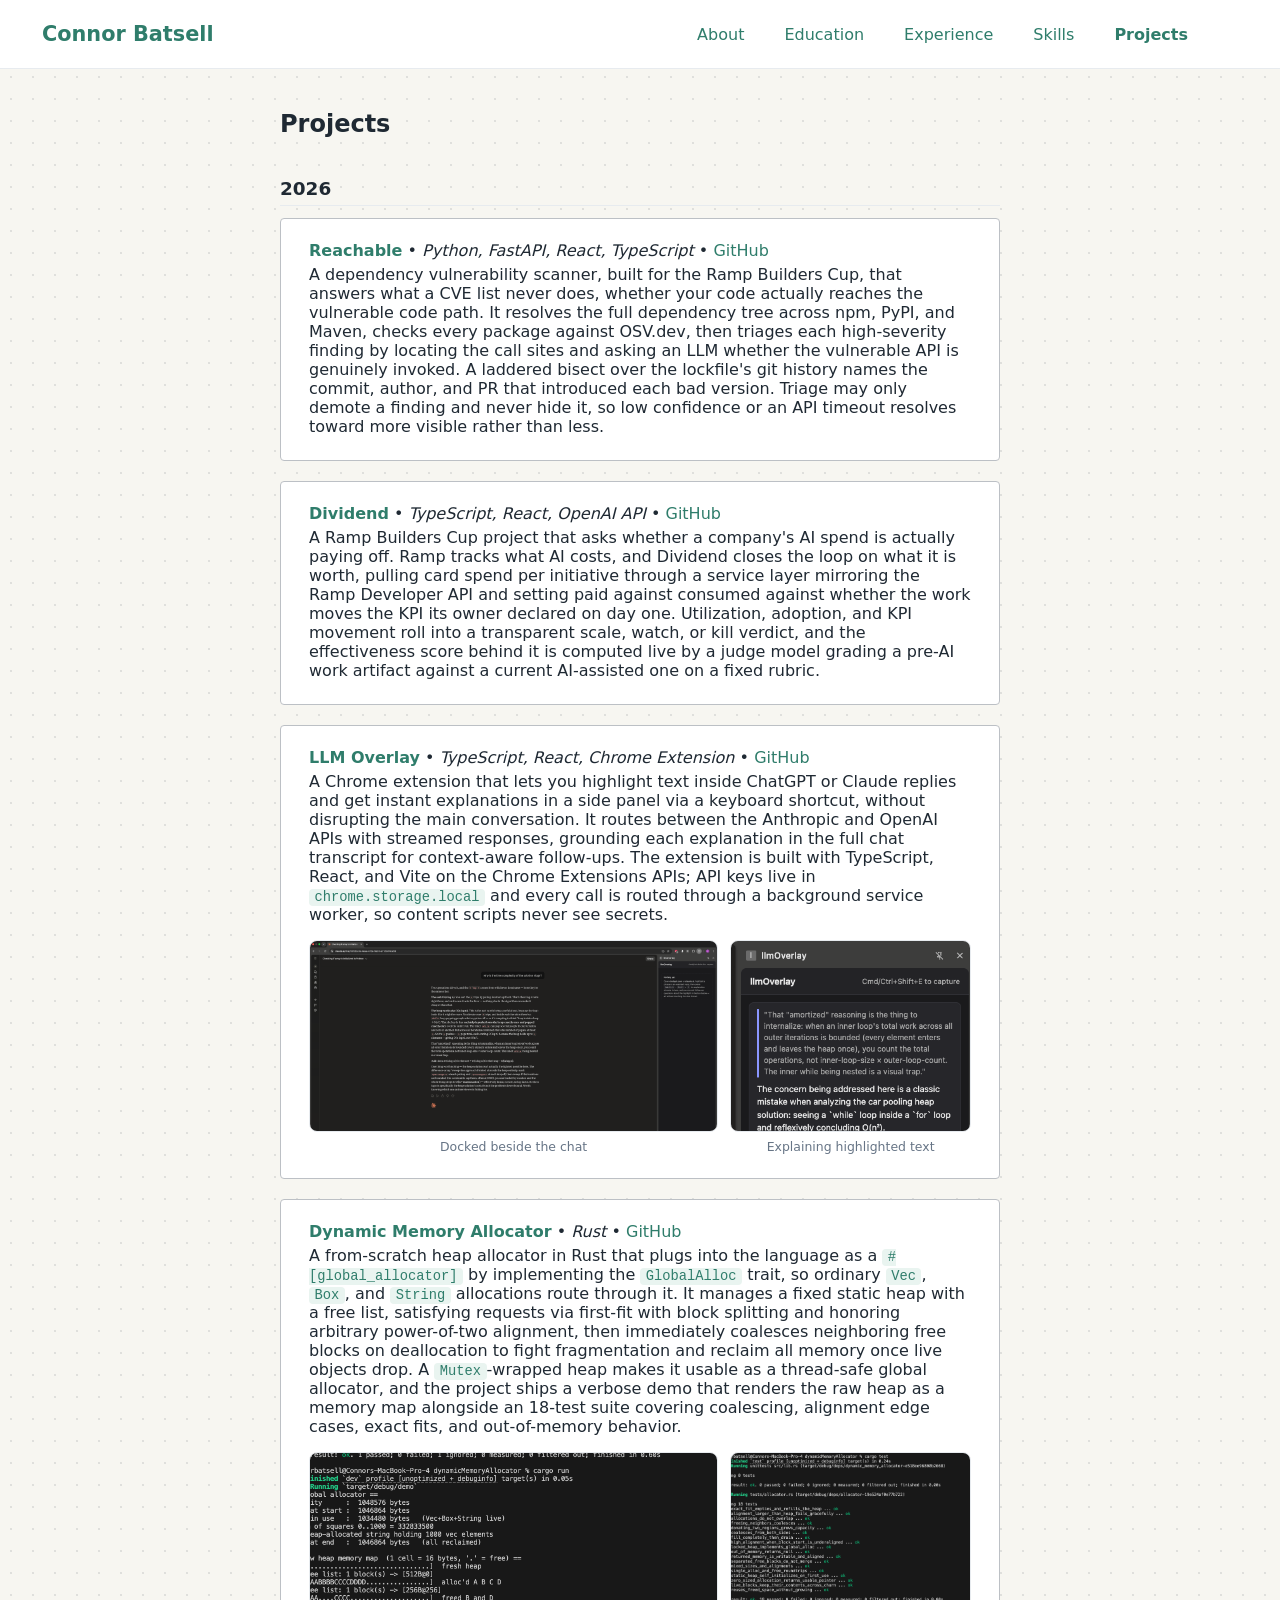
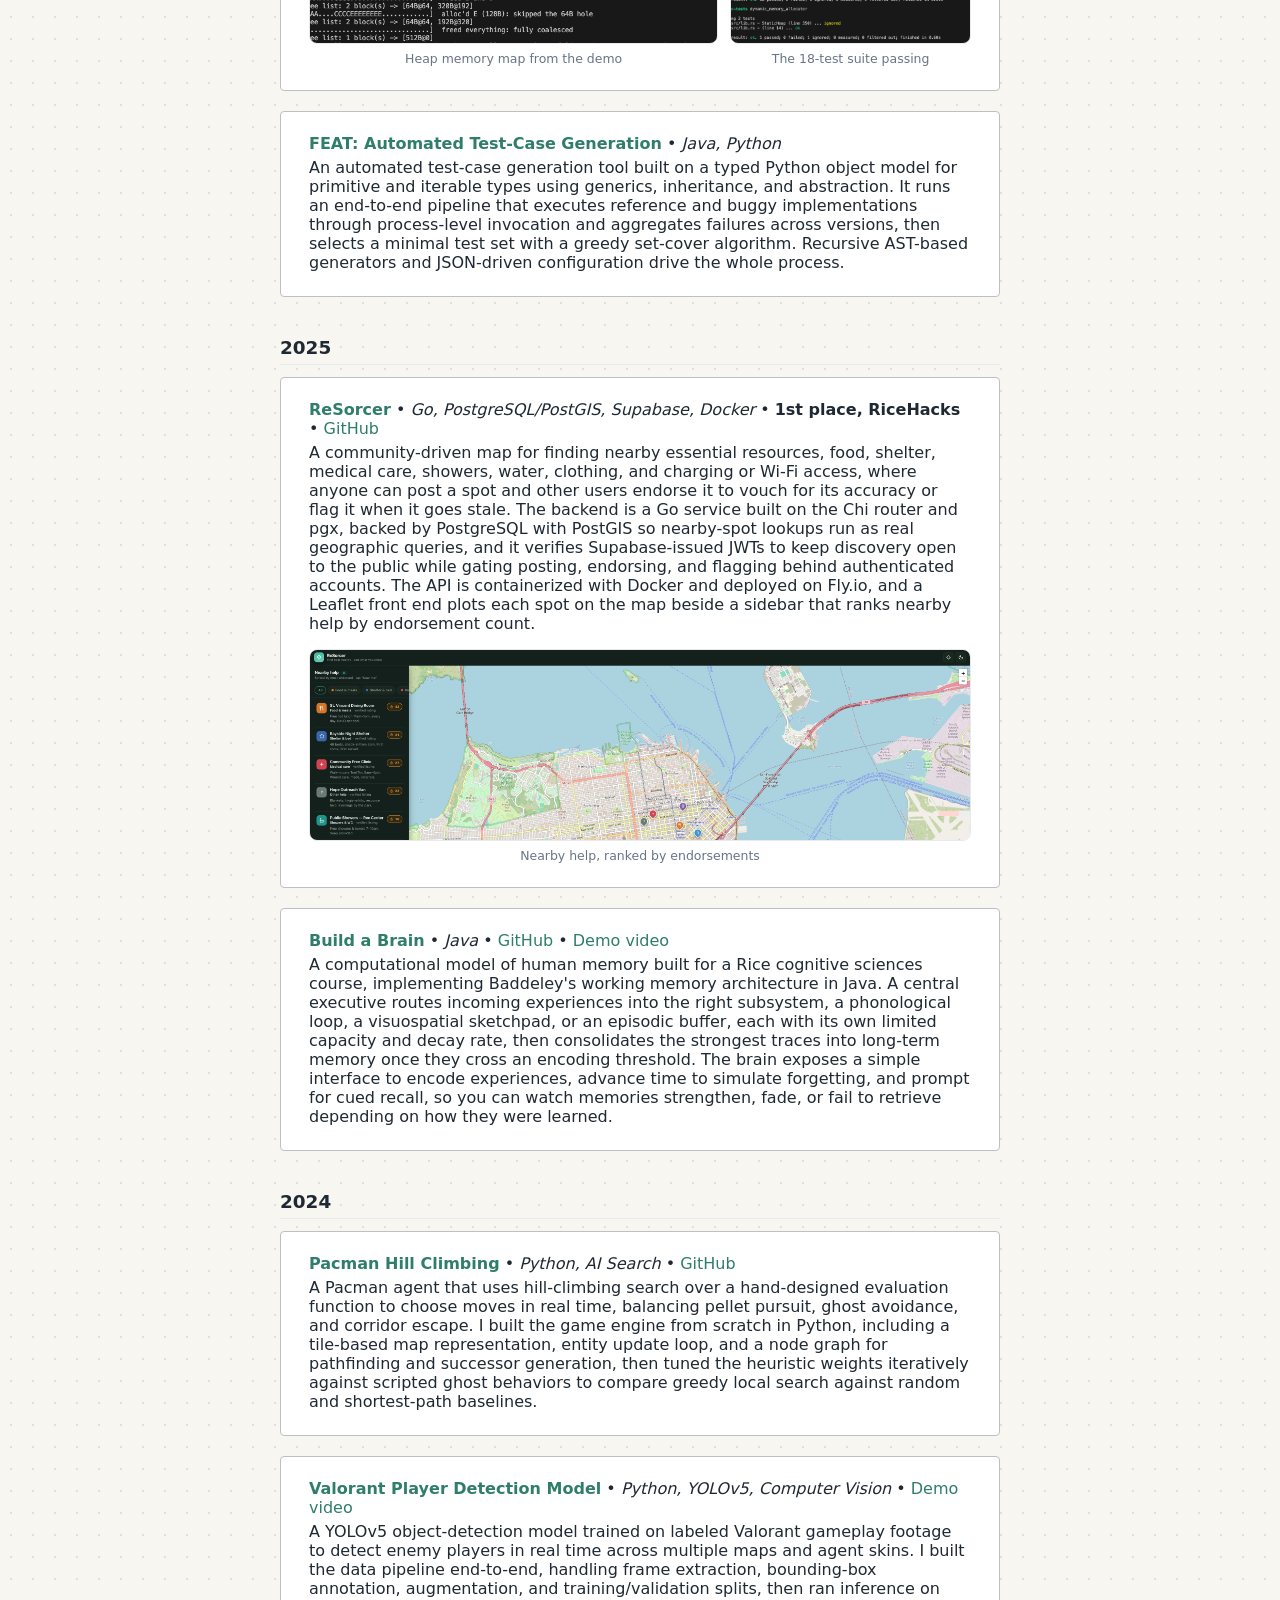
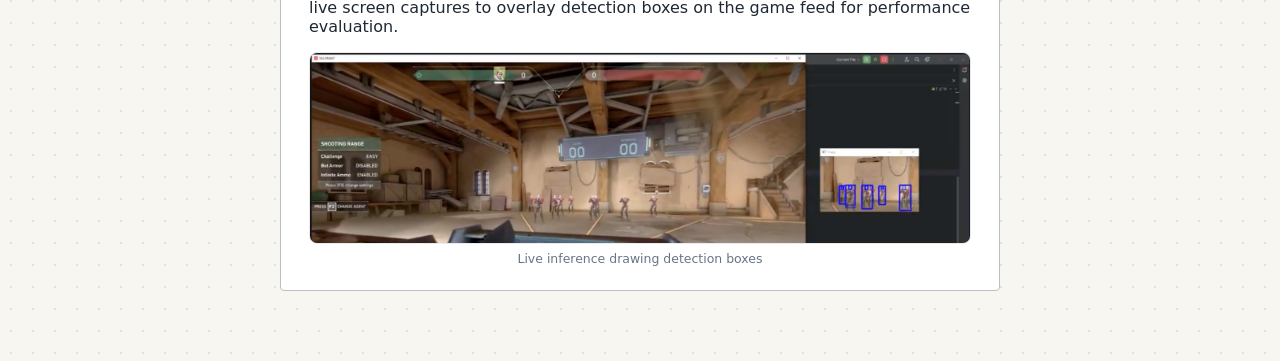
==== commit 4b9ea359: "Move ReSorcer to 2025" ====
--- a/projects.html
+++ b/projects.html
@@ -35,20 +35,6 @@
         <h4 class="inline"><span class="primary-bold">Dividend</span></h4>
         <span class="inline"> &bull; <i>TypeScript, React, OpenAI API</i> &bull; <a href="https://github.com/DanielGabai/dividend" target="_blank" rel="noopener">GitHub</a></span>
         <p class="desc">A Ramp Builders Cup project that asks whether a company's AI spend is actually paying off. Ramp tracks what AI costs, and Dividend closes the loop on what it is worth, pulling card spend per initiative through a service layer mirroring the Ramp Developer API and setting paid against consumed against whether the work moves the KPI its owner declared on day one. Utilization, adoption, and KPI movement roll into a transparent scale, watch, or kill verdict, and the effectiveness score behind it is computed live by a judge model grading a pre-AI work artifact against a current AI-assisted one on a fixed rubric.</p>
-      </article>
-
-      <article class="proj">
-        <h4 class="inline"><span class="primary-bold">ReSorcer</span></h4>
-        <span class="inline"> &bull; <i>Go, PostgreSQL/PostGIS, Supabase, Docker</i> &bull; <span class="bold">1st place, RiceHacks</span> &bull; <a href="https://github.com/ConnorBatsell/ReSorcer" target="_blank" rel="noopener">GitHub</a></span>
-        <p class="desc">A community-driven map for finding nearby essential resources, food, shelter, medical care, showers, water, clothing, and charging or Wi-Fi access, where anyone can post a spot and other users endorse it to vouch for its accuracy or flag it when it goes stale. The backend is a Go service built on the Chi router and pgx, backed by PostgreSQL with PostGIS so nearby-spot lookups run as real geographic queries, and it verifies Supabase-issued JWTs to keep discovery open to the public while gating posting, endorsing, and flagging behind authenticated accounts. The API is containerized with Docker and deployed on Fly.io, and a Leaflet front end plots each spot on the map beside a sidebar that ranks nearby help by endorsement count.</p>
-        <div class="shots">
-          <figure class="shot">
-            <a href="images/resorcer-map.png" target="_blank" rel="noopener">
-              <img src="images/resorcer-map.png" alt="ReSorcer map of San Francisco with pinned resources beside a sidebar of nearby help sorted by endorsements" loading="lazy" />
-            </a>
-            <figcaption>Nearby help, ranked by endorsements</figcaption>
-          </figure>
-        </div>
       </article>
 
       <article class="proj">
@@ -100,6 +86,20 @@
       <h3 class="proj-year">2025</h3>
 
       <article class="proj">
+        <h4 class="inline"><span class="primary-bold">ReSorcer</span></h4>
+        <span class="inline"> &bull; <i>Go, PostgreSQL/PostGIS, Supabase, Docker</i> &bull; <span class="bold">1st place, RiceHacks</span> &bull; <a href="https://github.com/ConnorBatsell/ReSorcer" target="_blank" rel="noopener">GitHub</a></span>
+        <p class="desc">A community-driven map for finding nearby essential resources, food, shelter, medical care, showers, water, clothing, and charging or Wi-Fi access, where anyone can post a spot and other users endorse it to vouch for its accuracy or flag it when it goes stale. The backend is a Go service built on the Chi router and pgx, backed by PostgreSQL with PostGIS so nearby-spot lookups run as real geographic queries, and it verifies Supabase-issued JWTs to keep discovery open to the public while gating posting, endorsing, and flagging behind authenticated accounts. The API is containerized with Docker and deployed on Fly.io, and a Leaflet front end plots each spot on the map beside a sidebar that ranks nearby help by endorsement count.</p>
+        <div class="shots">
+          <figure class="shot">
+            <a href="images/resorcer-map.png" target="_blank" rel="noopener">
+              <img src="images/resorcer-map.png" alt="ReSorcer map of San Francisco with pinned resources beside a sidebar of nearby help sorted by endorsements" loading="lazy" />
+            </a>
+            <figcaption>Nearby help, ranked by endorsements</figcaption>
+          </figure>
+        </div>
+      </article>
+
+      <article class="proj">
         <h4 class="inline"><span class="primary-bold">Build a Brain</span></h4>
         <span class="inline"> &bull; <i>Java</i> &bull; <a href="https://github.com/ConnorBatsell/BrainModel" target="_blank" rel="noopener">GitHub</a> &bull; <a href="https://drive.google.com/file/d/18U8dqtW0zZiQwB0zalmuDaVDgDPIwMsu/view" target="_blank" rel="noopener">Demo video</a></span>
         <p class="desc">A computational model of human memory built for a Rice cognitive sciences course, implementing Baddeley's working memory architecture in Java. A central executive routes incoming experiences into the right subsystem, a phonological loop, a visuospatial sketchpad, or an episodic buffer, each with its own limited capacity and decay rate, then consolidates the strongest traces into long-term memory once they cross an encoding threshold. The brain exposes a simple interface to encode experiences, advance time to simulate forgetting, and prompt for cued recall, so you can watch memories strengthen, fade, or fail to retrieve depending on how they were learned.</p>
